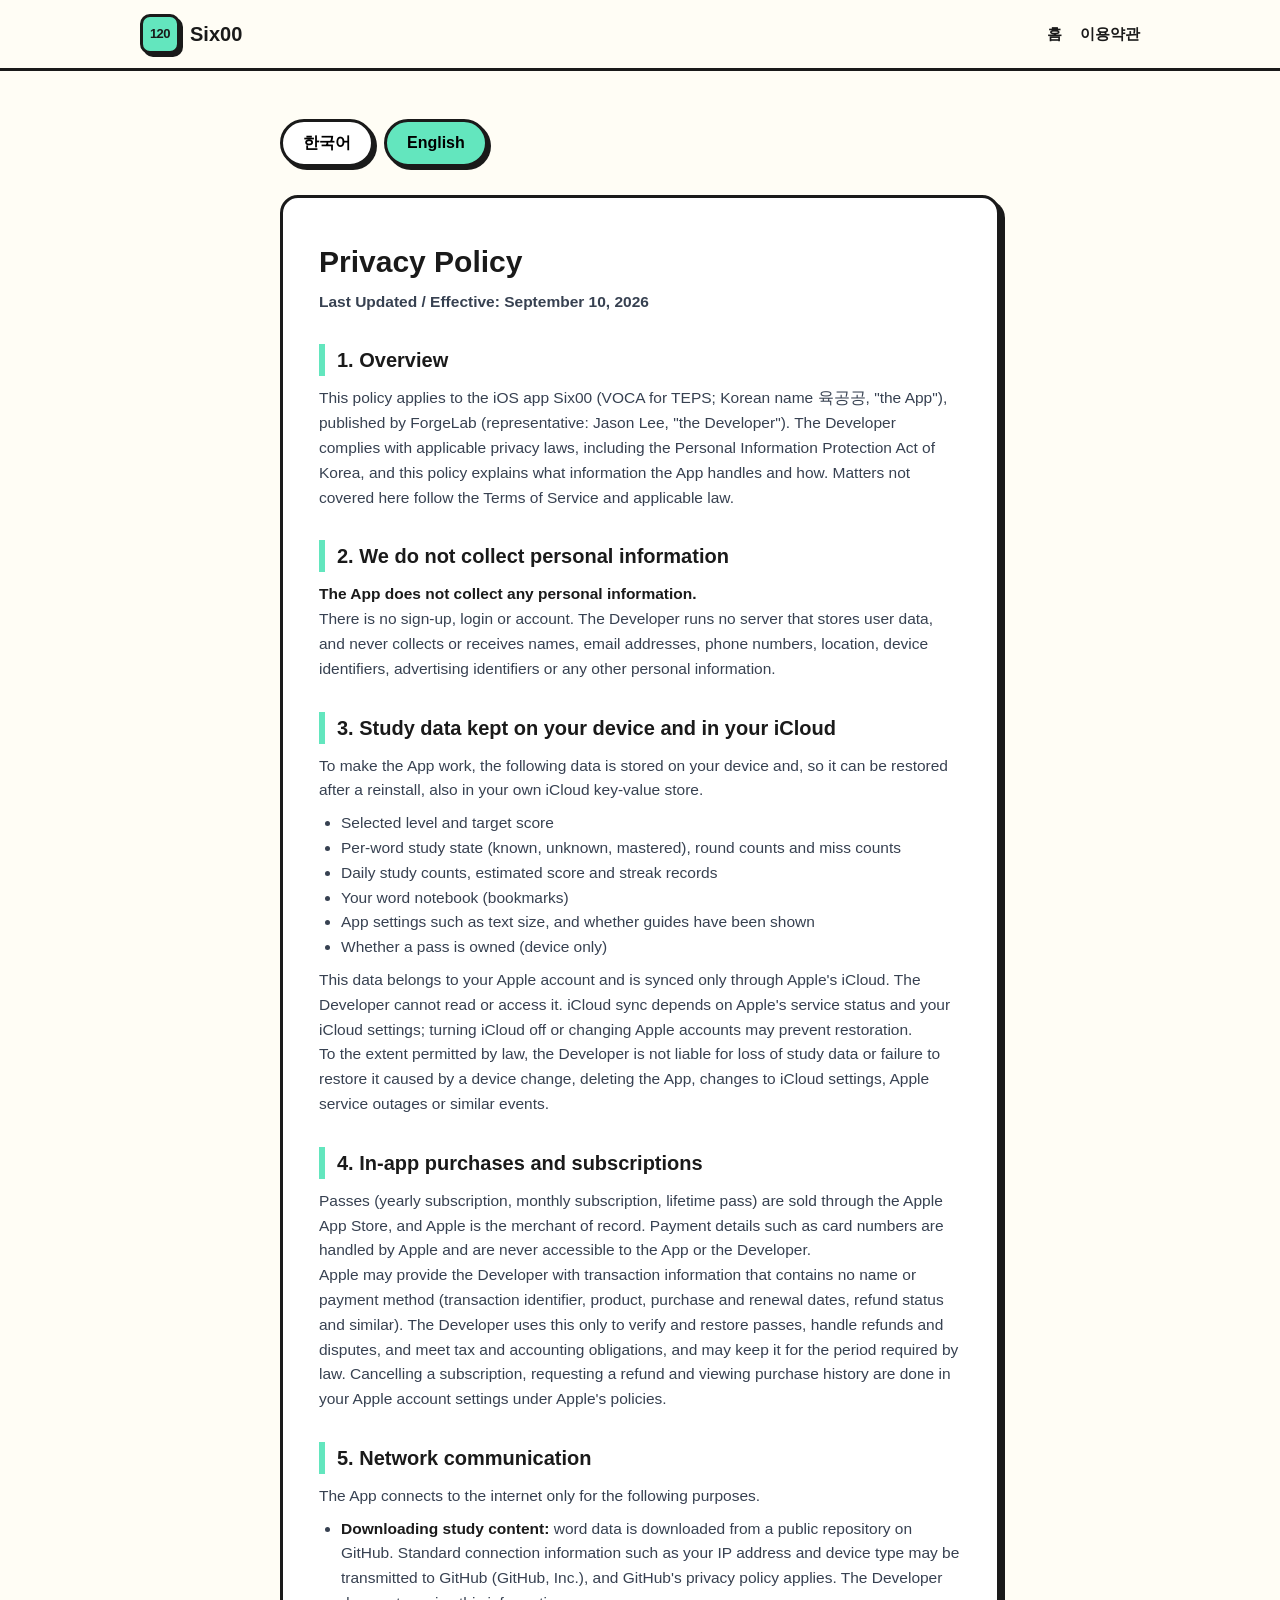
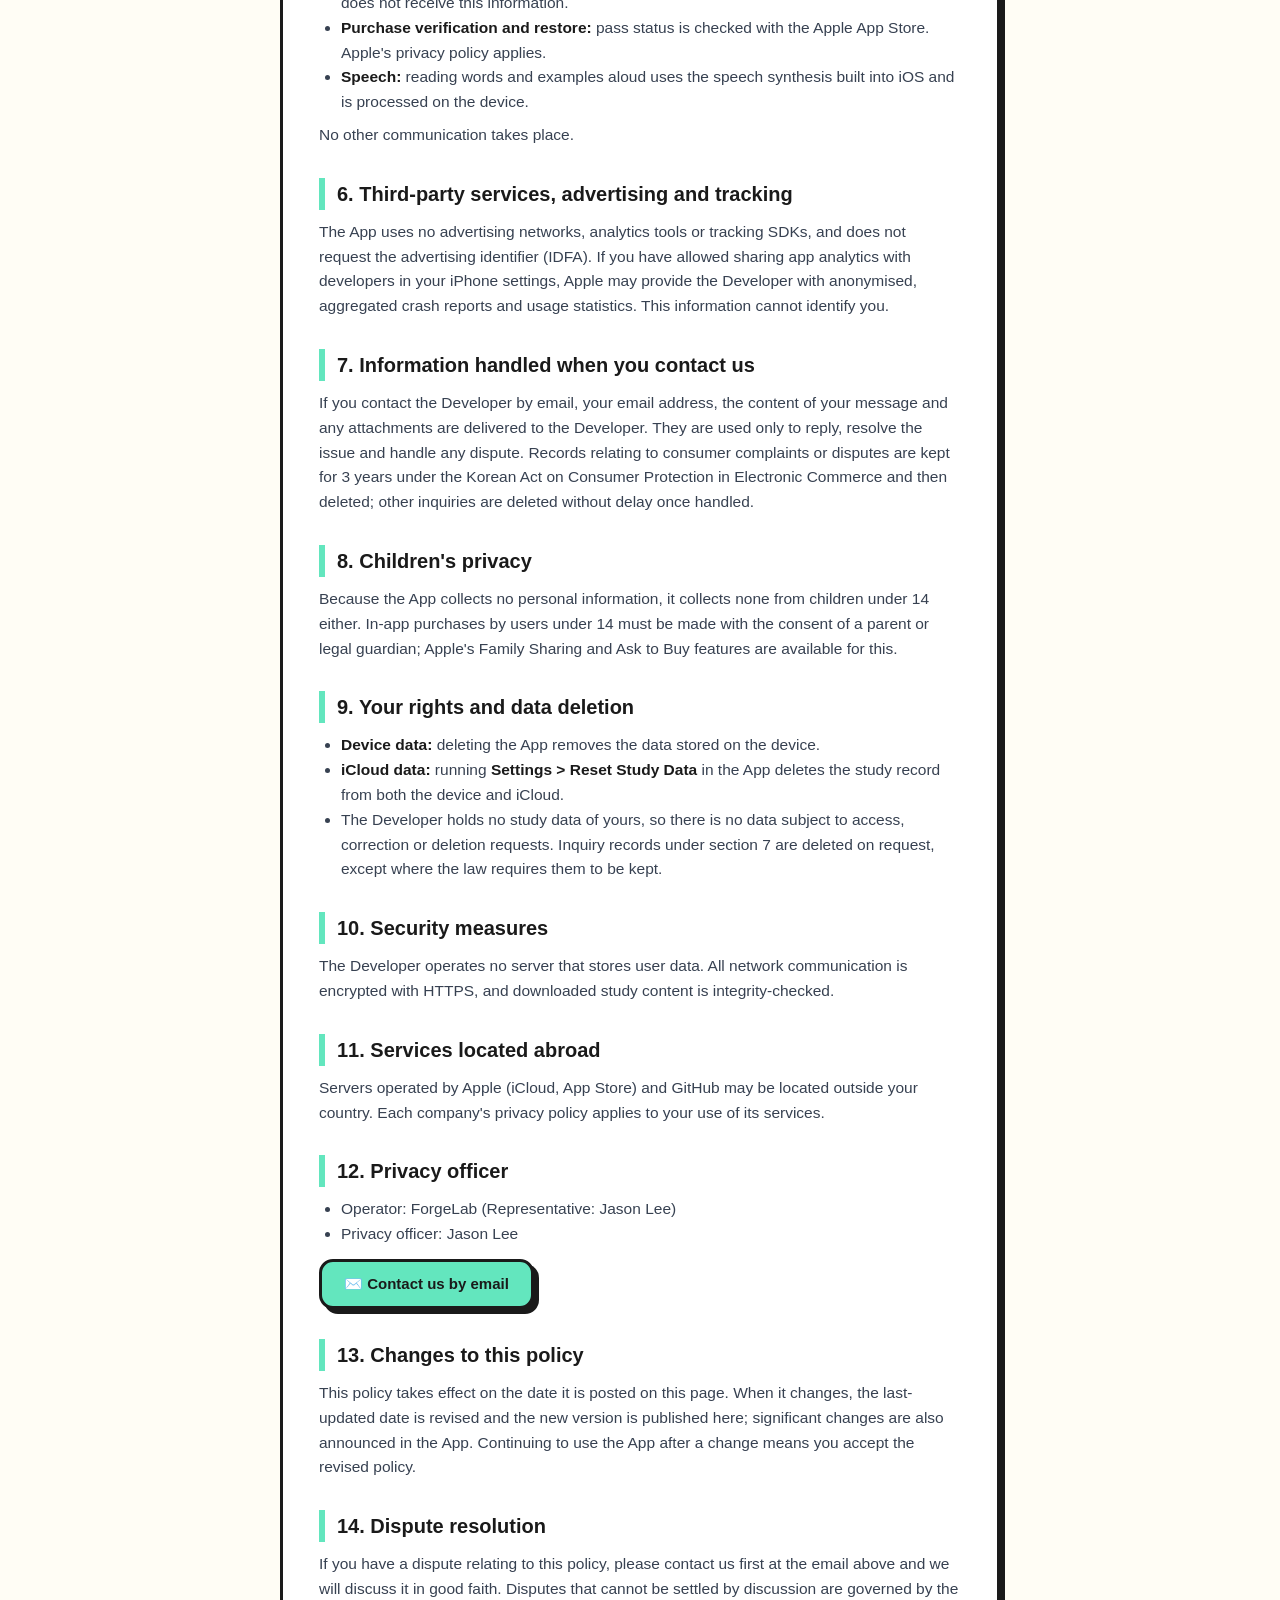
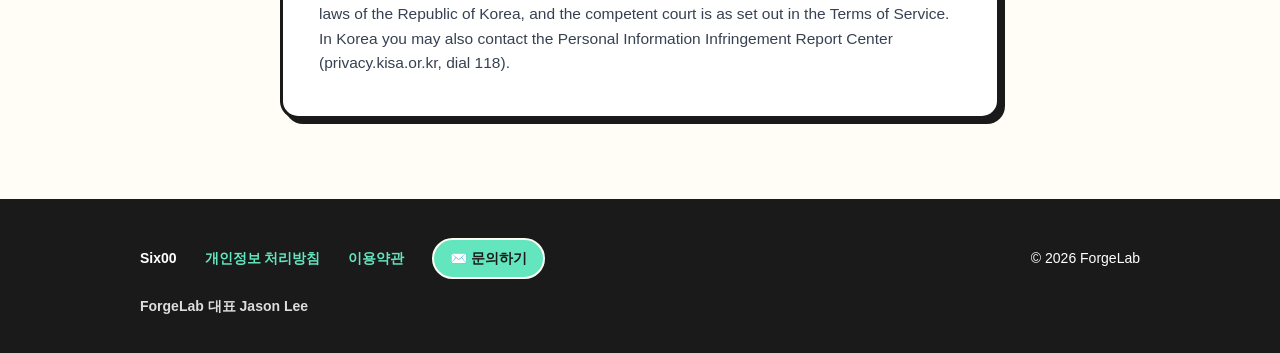
==== docs/privacy.html @ 35e8a07c "Six00 (육공공) content repo: TEPS 600-point track — spec, tools, prompts, policies and site Forked from" ====
<!DOCTYPE html>
<html lang="ko">
<head>
<meta charset="UTF-8" />
<meta name="viewport" content="width=device-width, initial-scale=1.0" />
<title>개인정보 처리방침 | 육공공 (Six00) Privacy Policy</title>
<meta name="description" content="육공공(Six00) 개인정보 처리방침: 개인정보를 수집하지 않습니다. Six00 Privacy Policy: we collect no personal information." />
<link rel="icon" href="data:image/svg+xml,%3Csvg xmlns='http://www.w3.org/2000/svg' viewBox='0 0 64 64'%3E%3Crect x='4' y='4' width='56' height='56' rx='12' fill='%23FFD43B' stroke='%231A1A1A' stroke-width='5'/%3E%3Ctext x='32' y='42' font-family='-apple-system,sans-serif' font-size='24' font-weight='900' text-anchor='middle' fill='%231A1A1A'%3E120%3C/text%3E%3C/svg%3E" />
<link rel="stylesheet" href="styles.css" />
</head>
<body>

<nav class="nav">
  <div class="nav-inner">
    <a class="logo" href="index.html"><span class="logo-block">120</span> Six00</a>
    <div class="nav-links">
      <a href="index.html">홈</a>
      <a href="terms.html">이용약관</a>
    </div>
  </div>
</nav>

<main class="policy">
  <div class="lang-toggle" role="tablist" aria-label="언어 선택 / Language">
    <button id="btn-ko" class="active" onclick="setLang('ko')">한국어</button>
    <button id="btn-en" onclick="setLang('en')">English</button>
  </div>

  <div class="policy-card">

    <!-- ================= 한국어 ================= -->
    <div class="lang-ko">
      <h1>개인정보 처리방침</h1>
      <p class="date">최종 수정일 및 시행일: 2026년 9월 10일</p>

      <h2>1. 개요</h2>
      <p>이 방침은 ForgeLab(대표 Jason Lee, 이하 "개발자")이 배포하는 iOS 앱 육공공(영문명 Six00, VOCA for TEPS, 이하 "앱")에 적용됩니다. 개발자는 「개인정보 보호법」 등 관련 법령을 지키며, 이 방침에서 앱이 어떤 정보를 다루고 어떻게 처리하는지 설명합니다. 이 방침에서 정하지 않은 사항은 이용약관과 관련 법령을 따릅니다.</p>

      <h2>2. 개인정보를 수집하지 않습니다</h2>
      <p><strong>앱은 개인정보를 수집하지 않습니다.</strong></p>
      <p>회원가입, 로그인, 계정 생성을 요구하지 않습니다. 개발자는 사용자 데이터를 저장하는 자체 서버를 운영하지 않으며, 이름, 이메일, 전화번호, 위치, 기기 식별자, 광고 식별자 등 어떤 개인정보도 수집하거나 전송받지 않습니다.</p>

      <h2>3. 기기와 iCloud에 저장되는 학습 데이터</h2>
      <p>앱은 학습 기능을 위해 아래 데이터를 사용자의 기기에 저장하고, 재설치 뒤 복원을 위해 사용자 본인의 iCloud(키-값 저장소)에도 함께 저장합니다.</p>
      <ul>
        <li>선택한 레벨과 목표 점수</li>
        <li>단어별 학습 상태(알아요, 모름, 마스터), 회독 수, 틀린 횟수</li>
        <li>날짜별 학습 수와 예상 점수, 연속 학습 기록</li>
        <li>나만의 단어장(북마크)</li>
        <li>글자 크기 등 앱 설정, 안내 표시 여부</li>
        <li>이용권 보유 여부(기기에만 저장)</li>
      </ul>
      <p>이 데이터는 사용자의 Apple 계정에 속하며 Apple의 iCloud를 통해서만 동기화됩니다. 개발자는 이 데이터를 열람하거나 접근할 수 없습니다. iCloud 동기화는 Apple의 서비스 상태와 사용자의 iCloud 설정에 따라 달라지며, iCloud를 끄거나 Apple 계정을 바꾸면 복원되지 않을 수 있습니다.</p>
      <p>개발자는 관련 법령이 허용하는 범위에서, 기기 교체, 앱 삭제, iCloud 설정 변경, Apple 서비스 장애 등으로 생긴 학습 데이터의 손실이나 복원 실패에 대해 책임을 지지 않습니다.</p>

      <h2>4. 앱 내 구입과 구독</h2>
      <p>이용권(연간 구독, 월간 구독, 평생 이용권)은 Apple App Store를 통해 판매되며 결제의 당사자는 Apple입니다. 카드 번호 등 결제 정보는 Apple이 처리하고 앱과 개발자는 접근할 수 없습니다.</p>
      <p>Apple은 개발자에게 이름이나 결제 수단이 포함되지 않은 거래 정보(거래 식별자, 상품, 구입 및 갱신 일시, 환불 여부 등)를 제공할 수 있습니다. 개발자는 이 정보를 이용권 확인과 복원, 환불과 분쟁 대응, 세무와 회계 처리 목적으로만 사용하며 관련 법령이 정한 기간 동안 보관할 수 있습니다. 구독 해지, 환불, 결제 내역 확인은 Apple 계정 설정에서 하며 Apple의 정책을 따릅니다.</p>

      <h2>5. 네트워크 통신</h2>
      <p>앱은 아래 목적으로만 인터넷에 연결합니다.</p>
      <ul>
        <li><strong>학습 콘텐츠 내려받기:</strong> 단어 데이터를 GitHub의 공개 저장소에서 내려받습니다. 이때 IP 주소, 기기 종류 같은 일반적인 접속 정보가 GitHub(GitHub, Inc.)에 전달될 수 있으며 GitHub의 개인정보 처리방침이 적용됩니다. 개발자는 이 정보를 받지 않습니다.</li>
        <li><strong>구입 확인과 복원:</strong> Apple App Store와 이용권 상태를 확인합니다. Apple의 개인정보 처리방침이 적용됩니다.</li>
        <li><strong>음성 읽기:</strong> 단어와 예문 읽어 주기는 iOS에 내장된 음성 합성 기능을 사용하며 기기 안에서 처리됩니다.</li>
      </ul>
      <p>그 밖의 통신은 하지 않습니다.</p>

      <h2>6. 제3자 서비스, 광고, 추적</h2>
      <p>앱은 광고 네트워크, 분석 도구, 추적 SDK를 사용하지 않으며 광고 식별자(IDFA)를 요청하지 않습니다. 사용자가 iPhone 설정에서 Apple에 앱 분석 정보 공유를 허용한 경우, Apple이 익명으로 집계한 충돌 보고와 사용 통계를 개발자에게 제공할 수 있습니다. 이 정보로는 개인을 식별할 수 없습니다.</p>

      <h2>7. 문의 시 처리되는 정보</h2>
      <p>사용자가 이메일로 문의하면 이메일 주소와 문의 내용, 첨부 파일이 개발자에게 전달됩니다. 이 정보는 답변, 문제 해결, 분쟁 대응 목적으로만 사용합니다. 소비자 불만이나 분쟁 처리에 관한 기록은 「전자상거래 등에서의 소비자보호에 관한 법률」에 따라 3년간 보관한 뒤 삭제하며, 그 밖의 문의는 처리가 끝나면 지체 없이 삭제합니다.</p>

      <h2>8. 아동의 개인정보</h2>
      <p>앱은 개인정보를 수집하지 않으므로 만 14세 미만 아동의 개인정보도 수집하지 않습니다. 만 14세 미만 사용자의 앱 내 구입은 법정대리인의 동의 아래 이루어져야 하며, Apple의 가족 공유와 구입 요청 승인 기능을 이용할 수 있습니다.</p>

      <h2>9. 사용자의 권리와 데이터 삭제</h2>
      <ul>
        <li><strong>기기 데이터:</strong> 앱을 삭제하면 기기에 저장된 데이터가 함께 삭제됩니다.</li>
        <li><strong>iCloud 데이터:</strong> 앱의 <strong>설정 &gt; 학습 데이터 초기화</strong>를 실행하면 기기와 iCloud의 학습 기록이 모두 삭제됩니다.</li>
        <li>개발자는 사용자의 학습 데이터를 보유하지 않으므로 열람, 정정, 삭제 요청의 대상이 되는 데이터가 없습니다. 7항의 문의 기록은 요청하시면 법령이 정한 보관 의무가 없는 범위에서 삭제합니다.</li>
      </ul>

      <h2>10. 안전성 확보 조치</h2>
      <p>개발자는 사용자 데이터를 저장하는 서버를 두지 않습니다. 모든 네트워크 통신은 HTTPS로 암호화되며, 내려받은 학습 콘텐츠는 무결성 검증을 거칩니다.</p>

      <h2>11. 국외 서비스 이용</h2>
      <p>Apple(iCloud, App Store)과 GitHub의 서버는 국외에 있을 수 있습니다. 해당 서비스 이용에는 각 회사의 개인정보 처리방침이 적용됩니다.</p>

      <h2>12. 개인정보 보호책임자</h2>
      <ul>
        <li>사업자: ForgeLab (대표 Jason Lee)</li>
        <li>개인정보 보호책임자: Jason Lee</li>
      </ul>
      <p style="margin-top: 12px;"><a class="nb-btn" style="padding: 10px 22px; font-size: 15px;" href="mailto:forgelab.aitech@gmail.com?subject=%5BSix00%5D%20%EA%B0%9C%EC%9D%B8%EC%A0%95%EB%B3%B4%20%EB%AC%B8%EC%9D%98">✉️ 이메일로 문의하기</a></p>

      <h2>13. 방침의 변경</h2>
      <p>이 방침은 이 페이지에 게시한 날부터 효력이 생깁니다. 내용이 바뀌면 최종 수정일을 갱신해 이 페이지에 공개하고, 중요한 변경은 앱 안에서도 안내합니다. 변경 뒤에도 앱을 계속 사용하면 변경된 방침에 동의한 것으로 봅니다.</p>

      <h2>14. 분쟁 해결</h2>
      <p>이 방침과 관련한 분쟁은 먼저 위 이메일로 알려 주시면 성실히 협의합니다. 협의로 해결되지 않는 분쟁에는 대한민국 법이 적용되며 관할 법원은 이용약관을 따릅니다. 개인정보 침해에 대한 신고나 상담은 개인정보침해 신고센터(privacy.kisa.or.kr, 국번 없이 118)에서도 받을 수 있습니다.</p>

    </div>

    <!-- ================= English ================= -->
    <div class="lang-en">
      <h1>Privacy Policy</h1>
      <p class="date">Last Updated / Effective: September 10, 2026</p>

      <h2>1. Overview</h2>
      <p>This policy applies to the iOS app Six00 (VOCA for TEPS; Korean name 육공공, "the App"), published by ForgeLab (representative: Jason Lee, "the Developer"). The Developer complies with applicable privacy laws, including the Personal Information Protection Act of Korea, and this policy explains what information the App handles and how. Matters not covered here follow the Terms of Service and applicable law.</p>

      <h2>2. We do not collect personal information</h2>
      <p><strong>The App does not collect any personal information.</strong></p>
      <p>There is no sign-up, login or account. The Developer runs no server that stores user data, and never collects or receives names, email addresses, phone numbers, location, device identifiers, advertising identifiers or any other personal information.</p>

      <h2>3. Study data kept on your device and in your iCloud</h2>
      <p>To make the App work, the following data is stored on your device and, so it can be restored after a reinstall, also in your own iCloud key-value store.</p>
      <ul>
        <li>Selected level and target score</li>
        <li>Per-word study state (known, unknown, mastered), round counts and miss counts</li>
        <li>Daily study counts, estimated score and streak records</li>
        <li>Your word notebook (bookmarks)</li>
        <li>App settings such as text size, and whether guides have been shown</li>
        <li>Whether a pass is owned (device only)</li>
      </ul>
      <p>This data belongs to your Apple account and is synced only through Apple's iCloud. The Developer cannot read or access it. iCloud sync depends on Apple's service status and your iCloud settings; turning iCloud off or changing Apple accounts may prevent restoration.</p>
      <p>To the extent permitted by law, the Developer is not liable for loss of study data or failure to restore it caused by a device change, deleting the App, changes to iCloud settings, Apple service outages or similar events.</p>

      <h2>4. In-app purchases and subscriptions</h2>
      <p>Passes (yearly subscription, monthly subscription, lifetime pass) are sold through the Apple App Store, and Apple is the merchant of record. Payment details such as card numbers are handled by Apple and are never accessible to the App or the Developer.</p>
      <p>Apple may provide the Developer with transaction information that contains no name or payment method (transaction identifier, product, purchase and renewal dates, refund status and similar). The Developer uses this only to verify and restore passes, handle refunds and disputes, and meet tax and accounting obligations, and may keep it for the period required by law. Cancelling a subscription, requesting a refund and viewing purchase history are done in your Apple account settings under Apple's policies.</p>

      <h2>5. Network communication</h2>
      <p>The App connects to the internet only for the following purposes.</p>
      <ul>
        <li><strong>Downloading study content:</strong> word data is downloaded from a public repository on GitHub. Standard connection information such as your IP address and device type may be transmitted to GitHub (GitHub, Inc.), and GitHub's privacy policy applies. The Developer does not receive this information.</li>
        <li><strong>Purchase verification and restore:</strong> pass status is checked with the Apple App Store. Apple's privacy policy applies.</li>
        <li><strong>Speech:</strong> reading words and examples aloud uses the speech synthesis built into iOS and is processed on the device.</li>
      </ul>
      <p>No other communication takes place.</p>

      <h2>6. Third-party services, advertising and tracking</h2>
      <p>The App uses no advertising networks, analytics tools or tracking SDKs, and does not request the advertising identifier (IDFA). If you have allowed sharing app analytics with developers in your iPhone settings, Apple may provide the Developer with anonymised, aggregated crash reports and usage statistics. This information cannot identify you.</p>

      <h2>7. Information handled when you contact us</h2>
      <p>If you contact the Developer by email, your email address, the content of your message and any attachments are delivered to the Developer. They are used only to reply, resolve the issue and handle any dispute. Records relating to consumer complaints or disputes are kept for 3 years under the Korean Act on Consumer Protection in Electronic Commerce and then deleted; other inquiries are deleted without delay once handled.</p>

      <h2>8. Children's privacy</h2>
      <p>Because the App collects no personal information, it collects none from children under 14 either. In-app purchases by users under 14 must be made with the consent of a parent or legal guardian; Apple's Family Sharing and Ask to Buy features are available for this.</p>

      <h2>9. Your rights and data deletion</h2>
      <ul>
        <li><strong>Device data:</strong> deleting the App removes the data stored on the device.</li>
        <li><strong>iCloud data:</strong> running <strong>Settings &gt; Reset Study Data</strong> in the App deletes the study record from both the device and iCloud.</li>
        <li>The Developer holds no study data of yours, so there is no data subject to access, correction or deletion requests. Inquiry records under section 7 are deleted on request, except where the law requires them to be kept.</li>
      </ul>

      <h2>10. Security measures</h2>
      <p>The Developer operates no server that stores user data. All network communication is encrypted with HTTPS, and downloaded study content is integrity-checked.</p>

      <h2>11. Services located abroad</h2>
      <p>Servers operated by Apple (iCloud, App Store) and GitHub may be located outside your country. Each company's privacy policy applies to your use of its services.</p>

      <h2>12. Privacy officer</h2>
      <ul>
        <li>Operator: ForgeLab (Representative: Jason Lee)</li>
        <li>Privacy officer: Jason Lee</li>
      </ul>
      <p style="margin-top: 12px;"><a class="nb-btn" style="padding: 10px 22px; font-size: 15px;" href="mailto:forgelab.aitech@gmail.com?subject=%5BSix00%5D%20Privacy%20inquiry">✉️ Contact us by email</a></p>

      <h2>13. Changes to this policy</h2>
      <p>This policy takes effect on the date it is posted on this page. When it changes, the last-updated date is revised and the new version is published here; significant changes are also announced in the App. Continuing to use the App after a change means you accept the revised policy.</p>

      <h2>14. Dispute resolution</h2>
      <p>If you have a dispute relating to this policy, please contact us first at the email above and we will discuss it in good faith. Disputes that cannot be settled by discussion are governed by the laws of the Republic of Korea, and the competent court is as set out in the Terms of Service. In Korea you may also contact the Personal Information Infringement Report Center (privacy.kisa.or.kr, dial 118).</p>

    </div>

  </div>
</main>

<footer>
  <div class="wrap">
    <span style="font-weight: 900;">Six00</span>
    <a href="privacy.html">개인정보 처리방침</a>
    <a href="terms.html">이용약관</a>
    <a class="contact-btn" href="mailto:forgelab.aitech@gmail.com?subject=%5BSix00%5D%20%EB%AC%B8%EC%9D%98">✉️ 문의하기</a>
    <span style="margin-left:auto;">© 2026 ForgeLab</span>
    <span class="biz">ForgeLab 대표 Jason Lee</span>
  </div>
</footer>

<script>
function setLang(lang) {
  document.body.classList.toggle('en', lang === 'en');
  document.getElementById('btn-ko').classList.toggle('active', lang === 'ko');
  document.getElementById('btn-en').classList.toggle('active', lang === 'en');
  document.documentElement.lang = lang;
}
// Default to English for non-Korean browsers
if (!navigator.language.startsWith('ko')) setLang('en');
</script>

</body>
</html>
---- docs/styles.css ----
/* ============================================================
   T600 promo site — Neobrutalism, tokens mirrored from the app
   (NBTheme.swift: colors, 3px borders, hard offset shadows)
   Brand accent is mint (--brand) with lime support (--brand-2);
   the raw palette variables stay identical across sister apps.
   ============================================================ */

:root {
  /* Backgrounds */
  --page-bg: #FFFDF5;
  --card-bg: #FFFFFF;
  --surface: #F5F0E8;

  /* Accents (Assets.xcassets nb.* colors) */
  --yellow:   #FFD43B;
  --pink:     #FF6B9D;
  --blue:     #4DABF7;
  --coral:    #FF6B35;
  --mint:     #63E6BE;
  --lavender: #B197FC;
  --lime:     #A9E34B;
  --orange:   #FF922B;
  --danger:   #E03131;

  /* Brand accent (this track: blue + lavender) */
  --brand:   #63E6BE;
  --brand-2: #A9E34B;
  --brand-3: #4DABF7;

  /* Structural */
  --ink:  #1A1A1A;
  --body: #374151;

  --bw: 3px;
  --shadow-sm: 3px 3px 0 var(--ink);
  --shadow-md: 5px 5px 0 var(--ink);
  --shadow-lg: 7px 7px 0 var(--ink);

  --r-sm: 10px;
  --r-md: 14px;
  --r-lg: 18px;
}

* { margin: 0; padding: 0; box-sizing: border-box; }

html { scroll-behavior: smooth; background: var(--page-bg); overflow-x: clip; }

/* Anchored sections land BELOW the sticky nav, with breathing room —
   otherwise their headings hide under the bar. */
section[id], header[id] { scroll-margin-top: 84px; }

body {
  font-family: -apple-system, BlinkMacSystemFont, "Apple SD Gothic Neo",
    "Pretendard", "Segoe UI", "Noto Sans KR", sans-serif;
  background: transparent;
  color: var(--ink);
  line-height: 1.6;
  -webkit-font-smoothing: antialiased;
  /* Clip decorative bleed (hero glow, aurora blobs) without creating a
     scroll container — `clip` (unlike hidden) keeps position:sticky working. */
  overflow-x: clip;
}

.wrap { max-width: 1040px; margin: 0 auto; padding: 0 20px; }

/* ---------- NB primitives ---------- */

.nb-card {
  background: var(--card-bg);
  border: var(--bw) solid var(--ink);
  border-radius: var(--r-md);
}

.nb-shadow-sm { box-shadow: var(--shadow-sm); }
.nb-shadow-md { box-shadow: var(--shadow-md); }
.nb-shadow-lg { box-shadow: var(--shadow-lg); }

.nb-btn {
  display: inline-block;
  padding: 13px 26px;
  font-size: 16px;
  font-weight: 800;
  color: var(--ink);
  background: var(--brand);
  border: var(--bw) solid var(--ink);
  border-radius: var(--r-md);
  box-shadow: var(--shadow-md);
  text-decoration: none;
  cursor: pointer;
  transition: transform 0.1s ease, box-shadow 0.1s ease;
}
.nb-btn:hover { transform: translate(2px, 2px); box-shadow: 3px 3px 0 var(--ink); }
.nb-btn:active { transform: translate(5px, 5px); box-shadow: none; }
.nb-btn.secondary { background: var(--card-bg); }
.nb-btn.mint { background: var(--mint); }

.nb-tag {
  display: inline-block;
  padding: 4px 12px;
  font-size: 13px;
  font-weight: 800;
  border: 2px solid var(--ink);
  border-radius: 999px;
  background: var(--surface);
}

/* ---------- Nav ---------- */

.nav {
  position: sticky;
  top: 0;
  z-index: 50;
  background: var(--page-bg);
  border-bottom: var(--bw) solid var(--ink);
}
.nav-inner {
  display: flex;
  align-items: center;
  gap: 18px;
  padding: 14px 20px;
  max-width: 1040px;
  margin: 0 auto;
}
.logo {
  display: flex;
  align-items: center;
  gap: 10px;
  font-weight: 900;
  font-size: 20px;
  text-decoration: none;
  color: var(--ink);
}
.logo-block {
  display: grid;
  place-items: center;
  width: 40px;
  height: 40px;
  background: var(--brand);
  border: var(--bw) solid var(--ink);
  border-radius: var(--r-sm);
  box-shadow: var(--shadow-sm);
  font-size: 13px;
  font-weight: 900;
  letter-spacing: -0.5px;
}
.logo-kr {
  font-size: 12px;
  font-weight: 900;
  color: var(--ink);
  background: var(--mint);
  border: 2.5px solid var(--ink);
  border-radius: 999px;
  padding: 3px 10px;
  box-shadow: 2px 2px 0 var(--ink);
}

/* 120 = 육공공 = ㅇㅇㄱ — Korean nickname brand strip (hero) */
.kr-brand { display: flex; align-items: center; gap: 11px; margin: 18px 0 28px; }
.kk {
  display: grid;
  place-items: center;
  flex: none;          /* keep the tiles square — flex was shrinking them to 41px wide */
  width: 44px;
  height: 44px;
  border: var(--bw) solid var(--ink);
  border-radius: 12px;
  font-size: 30px;
  line-height: 1;
  font-weight: 900;
  color: var(--ink);
  box-shadow: 4px 4px 0 var(--ink);
  transition: transform 0.12s ease, box-shadow 0.12s ease;
}
.kk:hover { transform: translate(2px, 2px); box-shadow: 2px 2px 0 var(--ink); }
.kr-brand-label { font-weight: 800; font-size: 15px; color: var(--body); margin-left: 6px; }
.kr-brand-label strong { color: var(--ink); font-weight: 900; }

.nav-links { display: flex; gap: 18px; margin-left: auto; align-items: center; }
.nav-links a {
  color: var(--ink);
  text-decoration: none;
  font-weight: 700;
  font-size: 15px;
}
.nav-links a:hover { text-decoration: underline; text-decoration-thickness: 3px; text-underline-offset: 4px; text-decoration-color: var(--brand); }
/* Scroll spy: the nav tracks the section you're reading */
.nav-links a.active:not(.nav-cta) {
  text-decoration: underline;
  text-decoration-thickness: 3px;
  text-underline-offset: 4px;
  text-decoration-color: var(--brand-2);
}
.nav-cta { padding: 8px 16px !important; font-size: 14px !important; }

/* ---------- Hero ---------- */

.hero {
  display: grid;
  grid-template-columns: 1.15fr 0.85fr;
  gap: 48px;
  align-items: center;
  padding: 72px 0 84px;
}
.hero h1 {
  font-size: clamp(34px, 5vw, 52px);
  font-weight: 900;
  line-height: 1.2;
  letter-spacing: -1px;
}
.hero h1 .hl {
  background: var(--brand);
  padding: 0 10px;
  border: var(--bw) solid var(--ink);
  border-radius: var(--r-sm);
  display: inline-block;
  box-shadow: var(--shadow-sm);
}
.hero p.sub {
  margin: 22px 0 30px;
  font-size: 18px;
  color: var(--body);
  max-width: 460px;
}
.hero-ctas { display: flex; gap: 14px; flex-wrap: wrap; align-items: center; }
.store-badge {
  display: inline-flex;
  align-items: center;
  gap: 10px;
  padding: 12px 22px;
  background: var(--ink);
  color: #fff;
  border: var(--bw) solid var(--ink);
  border-radius: var(--r-md);
  box-shadow: 5px 5px 0 var(--brand);
  font-weight: 800;
  text-decoration: none;
}
.store-badge small { display: block; font-weight: 600; font-size: 11px; opacity: 0.8; }
.store-badge .big { font-size: 17px; line-height: 1.15; }
/* Not shipped yet: the badge states status, it is not a link. */
.store-badge.soon { cursor: default; }

/* Hero phone mock (CSS-drawn dashboard preview) */
.phone {
  width: 290px;
  margin: 0 auto;
  background: var(--card-bg);
  border: var(--bw) solid var(--ink);
  border-radius: 36px;
  box-shadow: var(--shadow-lg);
  padding: 16px 14px;
  rotate: 2deg;
}
.phone .notch {
  width: 90px; height: 8px;
  background: var(--ink);
  border-radius: 999px;
  margin: 0 auto 14px;
}
.mock-row {
  border: 2.5px solid var(--ink);
  border-radius: var(--r-sm);
  padding: 10px 12px;
  margin-bottom: 10px;
  font-size: 12px;
  font-weight: 800;
  background: var(--card-bg);
}
.mock-row.score { display: flex; gap: 12px; align-items: center; }
.mock-ring {
  width: 52px; height: 52px;
  border-radius: 50%;
  border: 2.5px solid var(--ink);
  background: conic-gradient(var(--brand) 0 72%, var(--surface) 72% 100%);
  display: grid; place-items: center;
  font-size: 12px; font-weight: 900;
  flex-shrink: 0;
}
.mock-ring span { background: var(--card-bg); border-radius: 50%; width: 36px; height: 36px; display: grid; place-items: center; }
.mock-bars { flex: 1; }
.mock-bar { height: 8px; border: 2px solid var(--ink); border-radius: 4px; margin: 5px 0; overflow: hidden; background: var(--surface); }
.mock-bar i { display: block; height: 100%; }
.mock-cta { background: var(--brand); display: flex; justify-content: space-between; align-items: center; }
.mock-books { display: flex; gap: 6px; }
.mock-book {
  flex: 1; height: 58px;
  border: 2.5px solid var(--ink);
  border-radius: 8px;
  background: var(--surface);
  position: relative;
  overflow: visible;
  display: grid; place-items: center;
  font-size: 10px; font-weight: 900;
}
.mock-book::before {
  content: ""; position: absolute; left: 0; top: 0; bottom: 0; width: 5px;
  border-right: 2px solid var(--ink);
  border-radius: 5px 0 0 5px;
  background: var(--mint);
}
.mock-book.b2::before { background: var(--blue); }
.mock-book.b3::before { background: var(--lavender); }
.mock-book.b4::before { background: var(--pink); }
.mock-book.reading { background: var(--brand); }
.mock-book.reading::after {
  content: ""; position: absolute; top: -6px; right: 7px;
  width: 9px; height: 16px;
  background: var(--danger);
  border: 2px solid var(--ink);
  clip-path: polygon(0 0, 100% 0, 100% 100%, 50% 72%, 0 100%);
}
.mock-chip { display: inline-block; padding: 2px 8px; border: 2px solid var(--ink); border-radius: 999px; background: var(--pink); font-size: 10px; }

/* ---------- Sections ---------- */

section { padding: 64px 0; }
section.alt { background: var(--surface); border-top: var(--bw) solid var(--ink); border-bottom: var(--bw) solid var(--ink); }

.sec-head { text-align: center; margin-bottom: 44px; }
.sec-head h2 { font-size: clamp(26px, 3.6vw, 36px); font-weight: 900; letter-spacing: -0.5px; }
.sec-head p { color: var(--body); margin-top: 10px; font-size: 17px; }

/* ---------- Half-press hover (모든 눌러지게 생긴 NB 컴포넌트) ----------
   Full press = shadow collapses to 0 and the face moves onto it.
   Hover = HALF press: translate ~half the shadow, shadow shrinks ~half. */

.feature, .level, .price-card, .step, .topic, .faq details, .shot-frame, .demo-card {
  transition: transform 0.12s ease, box-shadow 0.12s ease;
}
.feature:hover, .step:hover {
  transform: translate(2px, 2px);
  box-shadow: 3px 3px 0 var(--ink);
}
.level:hover, .topic:hover, .faq details:hover {
  transform: translate(2px, 2px);
  box-shadow: 1px 1px 0 var(--ink);
}
.price-card:hover {
  transform: translate(3px, 3px);
  box-shadow: 2px 2px 0 var(--ink);
}
.price-card.hot:hover { box-shadow: 3px 3px 0 var(--ink); }
.shot-frame:hover {
  transform: translate(2px, 2px);
  box-shadow: 3px 3px 0 var(--ink);
}

/* Phone mock — playful shake on hover */
@keyframes phone-shake {
  0%, 100% { transform: rotate(0deg) translateX(0); }
  20% { transform: rotate(-2.5deg) translateX(-3px); }
  40% { transform: rotate(2deg) translateX(3px); }
  60% { transform: rotate(-1.5deg) translateX(-2px); }
  80% { transform: rotate(1deg) translateX(1px); }
}
.phone:hover { animation: phone-shake 0.55s ease-in-out; }

/* How it works — 4 steps */
.steps { display: grid; grid-template-columns: repeat(4, 1fr); gap: 20px; }
.step {
  background: var(--card-bg);
  border: var(--bw) solid var(--ink);
  border-radius: var(--r-md);
  box-shadow: var(--shadow-md);
  padding: 22px 20px;
}
.step-num {
  display: grid; place-items: center;
  width: 42px; height: 42px;
  font-size: 19px; font-weight: 900;
  border: var(--bw) solid var(--ink);
  border-radius: var(--r-sm);
  box-shadow: var(--shadow-sm);
  margin-bottom: 14px;
}
.step h3 { font-size: 17px; font-weight: 900; margin-bottom: 8px; }
.step p { font-size: 14px; color: var(--body); }

/* Features */
.grid { display: grid; grid-template-columns: repeat(3, 1fr); gap: 22px; }
.feature {
  background: var(--card-bg);
  border: var(--bw) solid var(--ink);
  border-radius: var(--r-md);
  box-shadow: var(--shadow-md);
  padding: 24px 22px;
  overflow: hidden;
  position: relative;
}
.feature .strip { position: absolute; top: 0; left: 0; right: 0; height: 7px; }
.feature .icon {
  width: 46px; height: 46px;
  display: grid; place-items: center;
  font-size: 22px;
  border: var(--bw) solid var(--ink);
  border-radius: 50%;
  margin: 6px 0 14px;
}
.feature h3 { font-size: 18px; font-weight: 900; margin-bottom: 8px; }
.feature p { font-size: 14.5px; color: var(--body); }
.feature .new-flag {
  position: absolute; top: 16px; right: 14px;
  font-size: 10.5px; font-weight: 900;
  background: var(--danger); color: #fff;
  border: 2px solid var(--ink); border-radius: 999px;
  padding: 1px 9px;
  transform: rotate(4deg);
}

/* ---------- 주제 책장 (this track's signature: one topic = one book) ---------- */

.topics { display: grid; grid-template-columns: repeat(5, 1fr); gap: 16px; }
.topic {
  background: var(--card-bg);
  border: var(--bw) solid var(--ink);
  border-left: 10px solid var(--brand);   /* the spine */
  border-radius: var(--r-md);
  box-shadow: var(--shadow-sm);
  padding: 16px 12px 14px;
  text-align: center;
}
.topic .t-icon { font-size: 24px; line-height: 1.1; }
.topic h4 { font-size: 15px; font-weight: 900; margin-top: 8px; letter-spacing: -0.3px; }
.topic small { display: block; font-size: 11.5px; font-weight: 700; color: var(--body); }
.topic .t-count {
  display: inline-block; margin-top: 9px;
  font-size: 10.5px; font-weight: 900;
  border: 2px solid var(--ink); border-radius: 999px;
  padding: 1px 9px; background: var(--surface);
}
.topics-note {
  max-width: 720px; margin: 30px auto 0;
  text-align: center; font-size: 15px; font-weight: 700; color: var(--body);
  background: var(--card-bg);
  border: var(--bw) solid var(--ink);
  border-radius: var(--r-md);
  box-shadow: var(--shadow-sm);
  padding: 16px 20px;
}
.topics-note strong { color: var(--ink); font-weight: 900; }

/* Levels */
.levels { display: grid; grid-template-columns: repeat(4, 1fr); gap: 18px; }
.level {
  border: var(--bw) solid var(--ink);
  border-radius: var(--r-md);
  box-shadow: var(--shadow-sm);
  padding: 18px 16px;
  background: var(--card-bg);
  text-align: center;
}
.level .chip { width: 100%; height: 12px; border: 2px solid var(--ink); border-radius: 6px; margin-bottom: 12px; }
.level h4 { font-size: 17px; font-weight: 900; }
.level small { color: var(--body); font-weight: 700; }

/* Screenshots */
.shots { display: grid; grid-template-columns: repeat(3, 1fr); gap: 26px; }
.shot-frame {
  border: var(--bw) solid var(--ink);
  border-radius: 30px;
  background: var(--card-bg);
  box-shadow: var(--shadow-md);
  padding: 12px;
  aspect-ratio: 9 / 19;
}
.shot-frame img { width: 100%; height: 100%; object-fit: cover; border-radius: 20px; border: 2px solid var(--ink); display: block; }
.shot-ph {
  width: 100%; height: 100%;
  border: 3px dashed var(--ink);
  border-radius: 20px;
  background: repeating-linear-gradient(45deg, var(--surface) 0 14px, var(--page-bg) 14px 28px);
  display: grid; place-items: center;
  text-align: center;
  font-weight: 800;
  color: var(--body);
  font-size: 14px;
  padding: 10px;
}
.shot-cap { text-align: center; font-weight: 800; margin-top: 12px; }

/* ---------- 스크린샷 — 살아있는 NB 목업 (CSS loops, no assets) ---------- */

.shot-anim {
  width: 100%; height: 100%;
  border: 2px solid var(--ink);
  border-radius: 20px;
  background: var(--page-bg);
  overflow: hidden;
  display: flex; flex-direction: column;
  gap: 10px;
  padding: 14px 12px;
  position: relative;
  font-size: 12px;
}
.sa-top { display: flex; align-items: center; justify-content: space-between; }
/* Dashboard mock fills its tall frame: blocks spread evenly, sized up */
.sa-dash { justify-content: space-between; }
.sa-dash .sa-card { padding: 13px 12px; }
.sa-dash .sa-ring { width: 70px; height: 70px; }
.sa-dash .sa-ring::after { inset: 10px; }
.sa-dash .sa-ring span { font-size: 16px; }
.sa-dash .sa-bar { height: 11px; }
.sa-dash .sa-bars small { font-size: 10.5px; margin: 3px 0; }
.sa-dash .sa-cell { padding: 8px 0; font-size: 10px; }
.sa-dash .sa-cta { padding: 12px 0; font-size: 13px; }
.sa-dash .sa-weak { font-size: 12.5px; }
.sa-pill {
  font-size: 10.5px; font-weight: 900; color: var(--ink);
  border: 2px solid var(--ink); border-radius: 999px;
  padding: 3px 9px; box-shadow: 2px 2px 0 var(--ink);
}
.sa-count { font-size: 10.5px; font-weight: 800; color: var(--body); }
.sa-card {
  border: 2.5px solid var(--ink); border-radius: 14px;
  background: var(--card-bg); box-shadow: 3px 3px 0 var(--ink);
  padding: 10px;
}

/* -- Dashboard mock -- */
.sa-ring {
  position: relative; width: 58px; height: 58px; border-radius: 50%;
  display: grid; place-items: center; float: left; margin-right: 10px;
}
.sa-ring i {
  position: absolute; inset: 0; border-radius: 50%;
  background: conic-gradient(var(--brand) var(--sa-ring, 40%), var(--surface) 0);
  border: 2.5px solid var(--ink);
  animation: sa-ring-fill 6s ease-in-out infinite;
}
.sa-ring::after {
  content: ""; position: absolute; inset: 9px; border-radius: 50%;
  background: var(--card-bg); border: 2px solid var(--ink);
}
.sa-ring span { position: relative; z-index: 1; font-weight: 900; font-size: 14px; }
@keyframes sa-ring-fill {
  0%, 10% { --sa-ring: 30%; } 45%, 70% { --sa-ring: 74%; } 100% { --sa-ring: 30%; }
}
@property --sa-ring { syntax: "<percentage>"; inherits: false; initial-value: 30%; }
.sa-bars { overflow: hidden; padding-top: 2px; }
.sa-bars small { display: block; font-size: 9.5px; font-weight: 800; color: var(--body); margin: 2px 0; }
.sa-bar {
  height: 9px; border: 2px solid var(--ink); border-radius: 999px;
  background: var(--surface); overflow: hidden;
}
.sa-bar i { display: block; height: 100%; width: 40%; }
.sa-fill-mint { background: var(--mint); animation: sa-bar-a 6s ease-in-out infinite; }
.sa-fill-blue { background: var(--lavender); animation: sa-bar-b 6s ease-in-out infinite; }
@keyframes sa-bar-a { 0%, 10% { width: 32%; } 45%, 70% { width: 68%; } 100% { width: 32%; } }
@keyframes sa-bar-b { 0%, 14% { width: 45%; } 50%, 70% { width: 82%; } 100% { width: 45%; } }
.sa-shelf { display: flex; gap: 8px; margin-bottom: 10px; }
.sa-book {
  flex: 1; position: relative;
  aspect-ratio: 5 / 7;                     /* portrait — reads as a book */
  border: 2px solid var(--ink); border-radius: 7px;
  border-left: 6px solid var(--blue);      /* band-tint spine */
  background: var(--surface);
  font-size: 10.5px; font-weight: 900; text-align: center;
  display: flex; flex-direction: column; align-items: center; justify-content: center;
  gap: 3px;
}
.sa-book i { font-style: normal; font-size: 11px; height: 13px; line-height: 13px; }
.sa-book span { font-size: 9px; letter-spacing: -0.4px; }
.sa-book::after {
  content: ""; width: 58%; height: 5px; border-radius: 999px;
  border: 1.5px solid var(--ink); background: var(--card-bg); margin-top: 2px;
}
.sa-book.sa-done { background: var(--mint); }
.sa-book.sa-done::after { background: var(--mint); }
.sa-book.sa-reading { background: var(--brand); animation: sa-book-pop 6s ease-in-out infinite; }
.sa-book.sa-reading::after { background: linear-gradient(to right, var(--lavender) 55%, var(--card-bg) 0); }
.sa-book.sa-reading b {
  position: absolute; top: -2px; right: 7px; width: 9px; height: 17px;
  background: var(--danger, #E03131); border: 1.5px solid var(--ink);
  clip-path: polygon(0 0, 100% 0, 100% 100%, 50% 72%, 0 100%);
  animation: sa-ribbon 6s ease-in-out infinite;
}
@keyframes sa-book-pop { 0%, 55%, 100% { transform: none; } 60% { transform: translateY(-3px); } 66% { transform: none; } }
@keyframes sa-ribbon { 0%, 55%, 100% { transform: none; } 60% { transform: translateY(2px); } 66% { transform: none; } }
.sa-grid { display: grid; grid-template-columns: repeat(3, 1fr); gap: 5px; }
.sa-cell {
  border: 2px solid var(--ink); border-radius: 7px;
  background: var(--surface); text-align: center;
  font-size: 9px; font-weight: 800; padding: 5px 0;
}
.sa-cur { background: var(--brand); }
.sa-stats {
  display: flex; align-items: center; gap: 8px;
  margin-top: 9px;
  font-size: 9.5px; font-weight: 800; color: var(--body);
}
.sa-stats b { font-weight: 800; }
.sa-stats em { margin-left: auto; font-style: normal; color: var(--coral); font-weight: 900; }
.sa-c1, .sa-c2, .sa-c3 { animation: sa-cell-done 6s ease-in-out infinite; }
.sa-c2 { animation-delay: 0.5s; }
.sa-c3 { animation-delay: 1s; }
@keyframes sa-cell-done {
  0%, 8% { background: var(--surface); }
  16%, 88% { background: var(--mint); }
  100% { background: var(--surface); }
}
.sa-weak {
  display: flex; align-items: center; gap: 6px;
  font-size: 11.5px; font-weight: 800;
}
.sa-weak span:first-child { margin-right: auto; }
.sa-weak b { color: var(--coral); }
.sa-cta {
  border: 2.5px solid var(--ink); border-radius: 12px;
  background: var(--brand); box-shadow: 3px 3px 0 var(--ink);
  font-weight: 900; font-size: 12px; text-align: center; padding: 9px 0;
  animation: sa-cta-press 6s ease-in-out infinite;
}
@keyframes sa-cta-press {
  0%, 74%, 82%, 100% { transform: none; box-shadow: 3px 3px 0 var(--ink); }
  78% { transform: translate(2px, 2px); box-shadow: 1px 1px 0 var(--ink); }
}

/* -- Card swipe mock -- */
.sa-stage { position: relative; flex: 1; min-height: 0; }
.sa-word {
  position: absolute; inset: 6px 4px;
  border: 2.5px solid var(--ink); border-radius: 16px;
  background: var(--card-bg); box-shadow: 4px 4px 0 var(--ink);
  display: flex; flex-direction: column; align-items: center; justify-content: center;
  gap: 4px; text-align: center; overflow: hidden;
}
.sa-word h4 { font-size: 19px; font-weight: 900; }
.sa-word p { font-size: 12px; font-weight: 800; color: var(--body); }
.sa-word em { font-size: 10px; color: var(--body); font-style: normal; opacity: 0.7; }
.sa-back { transform: scale(0.94) translateY(10px); background: var(--surface); }
.sa-tint {
  position: absolute; inset: 0; display: grid; place-items: center;
  font-weight: 900; font-size: 15px; color: var(--ink); opacity: 0;
}
.sa-tint-mint { background: color-mix(in srgb, var(--mint) 62%, transparent); }
.sa-tint-coral { background: color-mix(in srgb, var(--coral) 62%, transparent); }
.sa-cardA { animation: sa-swipe-a 9s ease-in-out infinite; }
.sa-cardB { animation: sa-swipe-b 9s ease-in-out infinite; }
.sa-cardA .sa-tint { animation: sa-tint-a 9s ease-in-out infinite; }
.sa-cardB .sa-tint { animation: sa-tint-b 9s ease-in-out infinite; }
@keyframes sa-swipe-a {
  0%, 30% { transform: none; opacity: 1; z-index: 3; }
  42% { transform: translateX(150%) rotate(14deg); opacity: 1; z-index: 3; }
  42.5% { transform: scale(0.94) translateY(10px); opacity: 0; z-index: 1; }
  50%, 94% { transform: scale(0.94) translateY(10px); opacity: 1; z-index: 1; }
  100% { transform: none; opacity: 1; z-index: 3; }
}
@keyframes sa-swipe-b {
  0%, 44% { transform: scale(0.94) translateY(10px); opacity: 1; z-index: 2; }
  52%, 75% { transform: none; z-index: 3; opacity: 1; }
  87% { transform: translateX(-150%) rotate(-14deg); opacity: 1; z-index: 3; }
  87.5% { transform: scale(0.94) translateY(10px); opacity: 0; z-index: 1; }
  94%, 100% { transform: scale(0.94) translateY(10px); opacity: 1; z-index: 2; }
}
@keyframes sa-tint-a { 0%, 28% { opacity: 0; } 38%, 42% { opacity: 1; } 42.5%, 100% { opacity: 0; } }
@keyframes sa-tint-b { 0%, 73% { opacity: 0; } 83%, 87% { opacity: 1; } 87.5%, 100% { opacity: 0; } }
.sa-btns { display: flex; gap: 8px; }
.sa-btn {
  flex: 1; text-align: center; font-weight: 900; font-size: 12px;
  border: 2.5px solid var(--ink); border-radius: 12px;
  padding: 8px 0; box-shadow: 3px 3px 0 var(--ink);
}
.sa-no { background: var(--pink); animation: sa-press-no 9s ease-in-out infinite; }
.sa-ok { background: var(--lime); animation: sa-press-ok 9s ease-in-out infinite; }
@keyframes sa-press-ok {
  0%, 30%, 44%, 100% { transform: none; box-shadow: 3px 3px 0 var(--ink); background: var(--lime); }
  36% { transform: translate(2px, 2px); box-shadow: 1px 1px 0 var(--ink); background: var(--mint); }
}
@keyframes sa-press-no {
  0%, 76%, 90%, 100% { transform: none; box-shadow: 3px 3px 0 var(--ink); background: var(--pink); }
  82% { transform: translate(2px, 2px); box-shadow: 1px 1px 0 var(--ink); background: var(--coral); }
}

/* -- 3-second quiz mock -- */
.sa-qbar {
  height: 12px; border: 2.5px solid var(--ink); border-radius: 999px;
  background: var(--surface); overflow: hidden; flex-shrink: 0;
}
.sa-qbar i { display: block; height: 100%; animation: sa-drain 5s linear infinite; }
@keyframes sa-drain {
  0% { width: 100%; background: var(--mint); }
  19.9% { background: var(--mint); }
  20% { background: var(--yellow); }
  39.9% { background: var(--yellow); }
  40% { background: var(--coral); }
  60%, 75.9% { width: 0%; background: var(--coral); }
  76%, 100% { width: 100%; background: var(--mint); }
}
.sa-qmeta { display: flex; justify-content: space-between; align-items: center; font-size: 11px; font-weight: 800; color: var(--body); }
.sa-qword {
  margin-top: auto;
  border: 2.5px solid var(--ink); border-radius: 14px;
  background: var(--card-bg); box-shadow: 3px 3px 0 var(--ink);
  text-align: center; padding: 16px 8px;
}
.sa-qword small { display: block; font-size: 10px; font-weight: 800; color: var(--body); margin-bottom: 4px; }
.sa-qword h4 { font-size: 20px; font-weight: 900; }
.sa-opts { display: flex; flex-direction: column; gap: 7px; margin-top: auto; }
.sa-opt {
  position: relative;
  border: 2.5px solid var(--ink); border-radius: 11px;
  background: var(--card-bg); box-shadow: 3px 3px 0 var(--ink);
  font-size: 12px; font-weight: 800; padding: 8px 12px;
}
.sa-opt b { position: absolute; right: 10px; opacity: 0; font-weight: 900; }
.sa-correct { animation: sa-pick 5s ease-in-out infinite; }
.sa-correct b { animation: sa-pick-check 5s ease-in-out infinite; }
@keyframes sa-pick {
  0%, 42% { transform: none; box-shadow: 3px 3px 0 var(--ink); background: var(--card-bg); }
  46%, 70% { transform: translate(2px, 2px); box-shadow: 1px 1px 0 var(--ink); background: var(--mint); }
  74%, 100% { transform: none; box-shadow: 3px 3px 0 var(--ink); background: var(--card-bg); }
}
@keyframes sa-pick-check { 0%, 44% { opacity: 0; } 48%, 70% { opacity: 1; } 74%, 100% { opacity: 0; } }

@media (prefers-reduced-motion: reduce) {
  .shot-anim *, .shot-anim *::before, .shot-anim *::after { animation: none !important; }
}

/* ---------- 미리 해보기 — 3초 퀴즈 데모 ---------- */

.demo-card {
  max-width: 540px;
  margin: 0 auto;
  background: var(--card-bg);
  border: var(--bw) solid var(--ink);
  border-radius: var(--r-lg);
  box-shadow: var(--shadow-md);
  padding: 28px 26px;
}
.demo-timer {
  height: 12px;
  border: 2.5px solid var(--ink);
  border-radius: 999px;
  background: var(--surface);
  overflow: hidden;
  margin-bottom: 6px;
}
.demo-timer i {
  display: block;
  height: 100%;
  width: 100%;
  background: var(--mint);
  transition: background 0.3s ease;
}
.demo-timer.warn i { background: var(--yellow); }
.demo-timer.hot i { background: var(--coral); }
.demo-meta { display: flex; justify-content: space-between; font-size: 13px; font-weight: 800; color: var(--body); margin-bottom: 14px; }
.demo-word { font-size: 34px; font-weight: 900; text-align: center; margin: 14px 0 22px; letter-spacing: -0.5px; word-break: break-word; }
.demo-opt {
  display: block;
  width: 100%;
  text-align: left;
  font: inherit;
  font-size: 15.5px;
  font-weight: 800;
  color: var(--ink);
  padding: 13px 16px;
  margin: 9px 0;
  background: var(--card-bg);
  border: var(--bw) solid var(--ink);
  border-radius: var(--r-sm);
  box-shadow: var(--shadow-sm);
  cursor: pointer;
  transition: transform 0.1s ease, box-shadow 0.1s ease, background 0.15s ease;
}
.demo-opt:hover:not(:disabled) { transform: translate(2px, 2px); box-shadow: 1px 1px 0 var(--ink); }
.demo-opt:active:not(:disabled) { transform: translate(3px, 3px); box-shadow: none; }
.demo-opt.correct { background: var(--mint); }
.demo-opt.wrong { background: var(--coral); opacity: 0.8; }
.demo-opt:disabled { cursor: default; }
.demo-center { text-align: center; }
.demo-note { text-align: center; font-size: 13px; font-weight: 700; color: var(--body); margin-top: 14px; min-height: 20px; }
.demo-score { font-size: 44px; font-weight: 900; margin: 8px 0; }

/* Pricing */
.pricing { display: grid; grid-template-columns: 1fr 1fr; gap: 26px; max-width: 760px; margin: 0 auto; }
.price-card {
  background: var(--card-bg);
  border: var(--bw) solid var(--ink);
  border-radius: var(--r-lg);
  box-shadow: var(--shadow-md);
  padding: 30px 26px;
  text-align: center;
}
.price-card.hot { background: var(--brand); box-shadow: 7px 7px 0 var(--ink); }
.price-card h3 { font-size: 20px; font-weight: 900; }
.price-card .price { font-size: 34px; font-weight: 900; margin: 4px 0 2px; }
.price-card .price-was {
  font-size: 19px;
  font-weight: 800;
  color: var(--danger);
  text-decoration: line-through;
  text-decoration-thickness: 3px;
  margin-top: 12px;
}
.price-card .price-note { font-size: 13px; font-weight: 700; color: var(--body); }
.price-card.hot .price-note { color: var(--ink); }
.sale-badge {
  display: inline-block;
  padding: 5px 14px;
  font-size: 13px;
  font-weight: 900;
  color: #fff;
  background: var(--danger);
  border: 2.5px solid var(--ink);
  border-radius: 999px;
  box-shadow: var(--shadow-sm);
  transform: rotate(-2deg);
  margin-bottom: 10px;
}
.price-card ul { list-style: none; margin: 18px 0 0; text-align: left; }
.price-card li { padding: 7px 0; font-weight: 700; font-size: 15px; border-bottom: 2px dashed rgba(26,26,26,0.25); }
.price-card li:last-child { border-bottom: none; }
.price-card li::before { content: "✓ "; font-weight: 900; }

/* FAQ */
.faq { max-width: 720px; margin: 0 auto; display: grid; gap: 14px; }
.faq details {
  background: var(--card-bg);
  border: var(--bw) solid var(--ink);
  border-radius: var(--r-md);
  box-shadow: var(--shadow-sm);
  padding: 16px 20px;
}
.faq summary { font-weight: 900; cursor: pointer; font-size: 16px; }
.faq p { margin-top: 10px; color: var(--body); font-size: 15px; }

/* Footer */
footer {
  border-top: var(--bw) solid var(--ink);
  background: var(--ink);
  color: #fff;
  padding: 36px 0;
  font-size: 14px;
}
footer .wrap { display: flex; flex-wrap: wrap; gap: 16px 28px; align-items: center; }
footer a { color: var(--brand); font-weight: 800; text-decoration: none; }
footer a:hover { text-decoration: underline; }
footer .biz { flex-basis: 100%; font-weight: 700; opacity: 0.85; }
footer .ets { flex-basis: 100%; opacity: 0.65; font-size: 12.5px; }
footer .contact-btn {
  display: inline-block;
  padding: 7px 16px;
  background: var(--brand);
  color: var(--ink) !important;
  border: 2.5px solid var(--page-bg);
  border-radius: 999px;
  font-weight: 800;
  text-decoration: none;
}
footer .contact-btn:hover { transform: translate(1px, 1px); text-decoration: none; }

/* ---------- Policy pages ---------- */

.policy { max-width: 760px; margin: 0 auto; padding: 48px 20px 80px; }
.policy-card {
  background: var(--card-bg);
  border: var(--bw) solid var(--ink);
  border-radius: var(--r-lg);
  box-shadow: var(--shadow-md);
  padding: 40px 36px;
}
.policy h1 { font-size: 30px; font-weight: 900; margin-bottom: 4px; }
.policy .date { color: var(--body); font-weight: 700; margin-bottom: 24px; }
.policy h2 {
  font-size: 20px; font-weight: 900;
  margin: 30px 0 10px;
  padding-left: 12px;
  border-left: 6px solid var(--brand);
}
.policy p, .policy li { color: var(--body); font-size: 15.5px; }
.policy ul { padding-left: 22px; margin: 8px 0; }
.policy strong { color: var(--ink); }
.policy a { color: var(--ink); font-weight: 800; text-decoration-color: var(--brand); text-decoration-thickness: 3px; }

.lang-toggle { display: flex; gap: 10px; margin-bottom: 28px; }
.lang-toggle button {
  font: inherit;
  font-weight: 800;
  padding: 8px 20px;
  border: var(--bw) solid var(--ink);
  border-radius: 999px;
  background: var(--card-bg);
  cursor: pointer;
  box-shadow: var(--shadow-sm);
  transition: transform 0.1s ease, box-shadow 0.1s ease;
}
.lang-toggle button.active { background: var(--brand); }
.lang-toggle button:active { transform: translate(3px, 3px); box-shadow: none; }

.lang-en { display: none; }
body.en .lang-en { display: block; }
body.en .lang-ko { display: none; }

/* ---------- Responsive ---------- */

@media (max-width: 860px) {
  .hero { grid-template-columns: 1fr; text-align: center; padding: 48px 0 60px; }
  .hero p.sub { margin-left: auto; margin-right: auto; }
  .hero-ctas { justify-content: center; }
  .kr-brand { justify-content: center; }
  .logo-kr { display: none; }
  .phone { rotate: 0deg; margin-top: 10px; }
  .grid { grid-template-columns: 1fr 1fr; }
  .steps { grid-template-columns: 1fr 1fr; }
  .levels { grid-template-columns: 1fr 1fr; }
  .topics { grid-template-columns: repeat(3, 1fr); }
  .shots { grid-template-columns: 1fr; max-width: 320px; margin: 0 auto; }
  .pricing { grid-template-columns: 1fr; }
  .nav-links a:not(.nav-cta) { display: none; }
}

@media (max-width: 540px) {
  .grid { grid-template-columns: 1fr; }
  .steps { grid-template-columns: 1fr; }
  .topics { grid-template-columns: repeat(2, 1fr); }
  .policy-card { padding: 28px 20px; }
}

/* ============================================================
   ATMOSPHERE + SCROLL CHOREOGRAPHY
   NB DNA kept intact; mood layered on via a soft drifting aurora,
   scroll-triggered reveals ("dealt" cards), and one signature
   scroll-linked card fan. All self-contained, no libraries.
   ============================================================ */

:root {
  --grad-brand: linear-gradient(135deg, var(--brand), var(--brand-2));
  --grad-cool:  linear-gradient(135deg, var(--blue), var(--lavender));
  --grad-fresh: linear-gradient(135deg, var(--mint), var(--lime));
}

/* ---- Soft drifting aurora (cool, low opacity, behind content) ---- */
.aurora { position: fixed; inset: 0; z-index: -1; overflow: hidden; pointer-events: none; }
.aurora .blob {
  position: absolute;
  width: 48vw; height: 48vw; max-width: 580px; max-height: 580px;
  border-radius: 50%;
  filter: blur(72px);
  opacity: 0.30;
  animation: drift 24s ease-in-out infinite;
}
.b-blue { background: var(--brand);    top: -10%;    left: -6%;  animation-delay: -2s; }
.b-mint { background: var(--mint);     top: 26%;     right: -12%; animation-delay: -9s; }
.b-lav  { background: var(--lavender); bottom: -16%; left: 10%;  animation-delay: -15s; }
.b-pink { background: var(--pink);     top: 58%;     left: 42%;  animation-delay: -5s; opacity: 0.18; }
@keyframes drift {
  0%, 100% { transform: translate(0, 0) scale(1); }
  33%      { transform: translate(7%, 9%) scale(1.14); }
  66%      { transform: translate(-6%, -7%) scale(0.92); }
}

/* faint grain for tactile texture */
.grain {
  position: fixed; inset: 0; z-index: -1; pointer-events: none; opacity: 0.04;
  background-image: url("data:image/svg+xml,%3Csvg xmlns='http://www.w3.org/2000/svg'%3E%3Cfilter id='n'%3E%3CfeTurbulence type='fractalNoise' baseFrequency='0.85' numOctaves='2' stitchTiles='stitch'/%3E%3C/filter%3E%3Crect width='100%25' height='100%25' filter='url(%23n)'/%3E%3C/svg%3E");
  background-size: 170px 170px;
}

/* ---- Scroll reveals (JS tags elements; CSS animates them in) ---- */
html.js .reveal {
  opacity: 0;
  will-change: transform, opacity;
  transition: opacity 0.6s cubic-bezier(0.2, 0.7, 0.2, 1),
              transform 0.7s cubic-bezier(0.2, 0.7, 0.2, 1);
  transition-delay: calc(var(--i, 0) * 80ms);
}
html.js .reveal.r-up    { transform: translateY(34px); }
html.js .reveal.r-left  { transform: translateX(-48px) rotate(-3deg); }
html.js .reveal.r-right { transform: translateX(48px) rotate(3deg); }
html.js .reveal.r-zoom  { transform: scale(0.9); }
html.js .reveal.in      { opacity: 1; transform: none; }

/* ---- Hero visual: glow behind the phone + gentle float ---- */
.hero-visual { position: relative; display: flex; align-items: center; justify-content: center; }
.hero-visual .phone { position: relative; z-index: 1; }
.hero-visual .glow {
  position: absolute; width: 120%; height: 120%;
  background: var(--grad-brand);
  filter: blur(60px); opacity: 0.28; border-radius: 50%;
  z-index: -1;
  animation: glow-pulse 7s ease-in-out infinite;
}
@keyframes glow-pulse {
  0%, 100% { opacity: 0.22; transform: scale(1); }
  50%      { opacity: 0.36; transform: scale(1.06); }
}
.hero-visual .phone { animation: phone-float 6s ease-in-out infinite; }
@keyframes phone-float {
  0%, 100% { transform: translateY(0) rotate(2deg); }
  50%      { transform: translateY(-10px) rotate(2deg); }
}
.hero-visual .phone:hover { animation: phone-shake 0.55s ease-in-out; }

/* ============================================================
   SIGNATURE — scroll-linked card fan
   Cards start stacked and spread into an arc as you scroll the
   tall track. Progress (--p, 0 to 1) is driven by JS and inherited
   by each card, which reads its own target angle/offset.
   ============================================================ */

.fan { position: relative; height: 260vh; padding: 0; }
.fan-inner {
  position: sticky; top: 0;
  height: 100vh;
  display: grid; grid-template-rows: auto 1fr;
  align-content: center;
  overflow: hidden;
}
.fan-copy { text-align: center; padding: 10vh 20px 0; max-width: 720px; margin: 0 auto; }
.fan-copy h2 {
  font-size: clamp(28px, 4.4vw, 46px);
  font-weight: 900; letter-spacing: -1px; line-height: 1.22;
  margin: 16px 0 12px;
}
.fan-copy h2 em {
  font-style: normal;
  background: var(--grad-brand);
  -webkit-background-clip: text; background-clip: text; color: transparent;
}
.fan-copy p { color: var(--body); font-size: 17px; font-weight: 600; }

.fan-stage { position: relative; }
.fan-deck {
  position: absolute; inset: 0;
  display: grid; grid-template: 1fr / 1fr; place-items: center;
  --p: 0;                       /* JS-driven; default 0 (stacked) */
  transform: scale(var(--fan-scale, 1));
}
.fan-card {
  grid-area: 1 / 1;             /* all cards share one cell, centered stack */
  width: 190px; min-height: 250px;
  background: var(--card-bg);
  border: var(--bw) solid var(--ink);
  border-radius: var(--r-lg);
  box-shadow: var(--shadow-md);
  padding: 20px 18px;
  display: flex; flex-direction: column; gap: 8px;
  transform-origin: 50% 150%;   /* shared low pivot, clean playing-card fan */
  transform:
    translateX(calc(var(--x) * var(--p)))
    translateY(calc(var(--y) * var(--p)))
    rotate(calc(var(--a) * var(--p)));
}
.fan-card .fc-strip { height: 7px; border-radius: 999px; margin: -4px -4px 6px; }
.fan-card b  { font-size: 21px; font-weight: 900; letter-spacing: -0.5px; word-break: break-word; }
.fan-card span { font-size: 16px; font-weight: 800; color: var(--body); }
.fan-card i  { font-size: 12px; font-style: normal; color: var(--body); opacity: 0.65; }
.fan-card .fc-badge {
  margin-top: auto;
  align-self: flex-start;
  font-size: 11px; font-weight: 900;
  padding: 3px 10px; border: 2px solid var(--ink); border-radius: 999px;
}

@media (prefers-reduced-motion: reduce) {
  .aurora .blob, .hero-visual .glow, .hero-visual .phone { animation: none !important; }
  html.js .reveal { opacity: 1 !important; transform: none !important; }
  .fan-deck { --p: 1; }         /* show fanned + static */
}

@media (max-width: 860px) {
  .fan { height: 200vh; }
  .fan-deck { --fan-scale: 0.6; }
  .fan-copy { padding-top: 8vh; }
  /* Sideways reveals would push cards off a narrow viewport (h-scroll),
     so fall back to a vertical reveal on tablet/mobile. */
  html.js .reveal.r-left, html.js .reveal.r-right { transform: translateY(30px); }
}
@media (max-width: 540px) {
  .fan-deck { --fan-scale: 0.44; }
}

/* ============================================================
   FULL-BLEED STATEMENT BANDS
   No footage on this track yet, so the band paints itself:
   layered brand gradients plus a shelf-of-spines stripe pattern.
   ============================================================ */

/* ---------- Hero film reel (onboarding footage, muted loop) ---------- */
.reel {
  width: 230px;
  aspect-ratio: 9 / 16;
  flex: none;
  border: var(--bw) solid var(--ink);
  border-radius: 24px;
  box-shadow: var(--shadow-lg);
  overflow: hidden;
  background: var(--ink);
  rotate: -7deg;
  translate: 0 26px;
  margin-right: -20px;   /* just the edges touch — the film stays watchable */
  z-index: 0;
  transition: rotate 0.25s ease, translate 0.25s ease;
}
.reel:hover { rotate: -2deg; translate: 0 18px; }
.reel video { width: 100%; height: 100%; object-fit: cover; display: block; }
@media (prefers-reduced-motion: reduce) {
  .reel { rotate: -7deg; translate: 0 26px; }
  .reel:hover { rotate: -7deg; translate: 0 26px; }
}
@media (max-width: 900px) { .reel { display: none; } }

.cinema {
  position: relative;
  min-height: 62vh;
  display: grid;
  align-items: center;
  overflow: hidden;
  border-top: var(--bw) solid var(--ink);
  border-bottom: var(--bw) solid var(--ink);
  padding: 0;
}
.cinema video {
  position: absolute; inset: 0;
  width: 100%; height: 100%;
  object-fit: cover;
  z-index: 0;
}
@media (prefers-reduced-motion: reduce) {
  .cinema video { display: none; }         /* poster only, no autoplay */
}
.cinema .cinema-art {
  position: absolute; inset: 0; z-index: 0;
  background:
    radial-gradient(72% 92% at 16% 10%, rgba(77,171,247,0.85), rgba(77,171,247,0) 62%),
    radial-gradient(66% 86% at 84% 90%, rgba(177,151,252,0.80), rgba(177,151,252,0) 60%),
    radial-gradient(52% 68% at 62% 16%, rgba(99,230,190,0.42), rgba(99,230,190,0) 60%),
    linear-gradient(125deg, #0E1524 0%, #17202F 48%, #0B1220 100%);
}
/* Vertical rules read as book spines lined up on a shelf. */
.cinema .cinema-art::after {
  content: ""; position: absolute; inset: 0;
  background: repeating-linear-gradient(90deg,
    rgba(255,255,255,0.07) 0 3px, rgba(255,255,255,0) 3px 34px);
  -webkit-mask-image: linear-gradient(to bottom, rgba(0,0,0,0) 0%, #000 60%, #000 100%);
  mask-image: linear-gradient(to bottom, rgba(0,0,0,0) 0%, #000 60%, #000 100%);
}
.cinema .cinema-art.art-b {
  background:
    radial-gradient(70% 90% at 82% 12%, rgba(99,230,190,0.55), rgba(99,230,190,0) 60%),
    radial-gradient(78% 96% at 20% 88%, rgba(77,171,247,0.85), rgba(77,171,247,0) 62%),
    radial-gradient(58% 74% at 52% 40%, rgba(177,151,252,0.55), rgba(177,151,252,0) 62%),
    linear-gradient(200deg, #0B1220 0%, #141C2B 52%, #0E1524 100%);
}
/* Scrim: darker on the copy side so white text always reads */
.cinema .scrim {
  position: absolute; inset: 0; z-index: 1;
  background: linear-gradient(90deg,
    rgba(12,14,20,0.72) 0%, rgba(12,14,20,0.5) 42%, rgba(12,14,20,0.12) 100%);
}
.cinema.center .scrim {
  background: radial-gradient(120% 100% at 50% 50%,
    rgba(12,14,20,0.28) 0%, rgba(12,14,20,0.62) 100%);
}
.cinema .cinema-inner {
  position: relative; z-index: 2;
  max-width: 1040px; margin: 0 auto; width: 100%;
  padding: 56px 20px;
}
.cinema.center .cinema-inner { text-align: center; }
.cinema .cinema-copy { max-width: 560px; }
.cinema.center .cinema-copy { max-width: 720px; margin: 0 auto; }
.cinema .kicker {
  display: inline-block; margin-bottom: 16px;
  font-size: 13px; font-weight: 900; letter-spacing: 0.5px;
  color: var(--ink);
  background: var(--brand);
  border: 2.5px solid var(--ink);
  border-radius: 999px; padding: 5px 14px;
  box-shadow: 3px 3px 0 rgba(0,0,0,0.35);
}
.cinema h2 {
  font-size: clamp(30px, 5vw, 52px);
  font-weight: 900; line-height: 1.18; letter-spacing: -1px;
  color: #fff;
  text-shadow: 0 3px 18px rgba(0,0,0,0.55), 0 1px 3px rgba(0,0,0,0.6);
}
.cinema h2 .film-hl {
  background: var(--grad-fresh);
  -webkit-background-clip: text; background-clip: text; color: transparent;
  text-shadow: none;
}
.cinema p {
  margin-top: 16px; font-size: 18px; font-weight: 600;
  color: rgba(255,255,255,0.92);
  text-shadow: 0 2px 12px rgba(0,0,0,0.6);
  max-width: 480px;
}
.cinema.center p { margin-left: auto; margin-right: auto; }
.cinema .cinema-ctas { margin-top: 26px; display: flex; gap: 14px; flex-wrap: wrap; }
.cinema.center .cinema-ctas { justify-content: center; }

/* A row of topic spines standing inside the band. */
.cinema .spines {
  position: relative; z-index: 2;
  display: flex; gap: 10px; align-items: flex-end;
  margin-top: 30px; flex-wrap: wrap;
}
.cinema .spine {
  writing-mode: vertical-rl;
  text-orientation: upright;
  font-size: 12px; font-weight: 900; letter-spacing: 1px;
  color: var(--ink);
  border: 2.5px solid var(--ink);
  border-radius: 6px;
  box-shadow: 3px 3px 0 rgba(0,0,0,0.45);
  padding: 12px 6px;
  min-height: 104px;
}

@media (max-width: 640px) {
  .cinema { min-height: 72vh; }
  .cinema .scrim { background: linear-gradient(180deg, rgba(12,14,20,0.35) 0%, rgba(12,14,20,0.72) 100%); }
  .cinema.center .scrim { background: linear-gradient(180deg, rgba(12,14,20,0.4) 0%, rgba(12,14,20,0.7) 100%); }
  .cinema .cinema-inner { padding: 44px 20px; }
  .cinema .spines { justify-content: center; }
  .cinema .spine { min-height: 88px; font-size: 11px; }
}
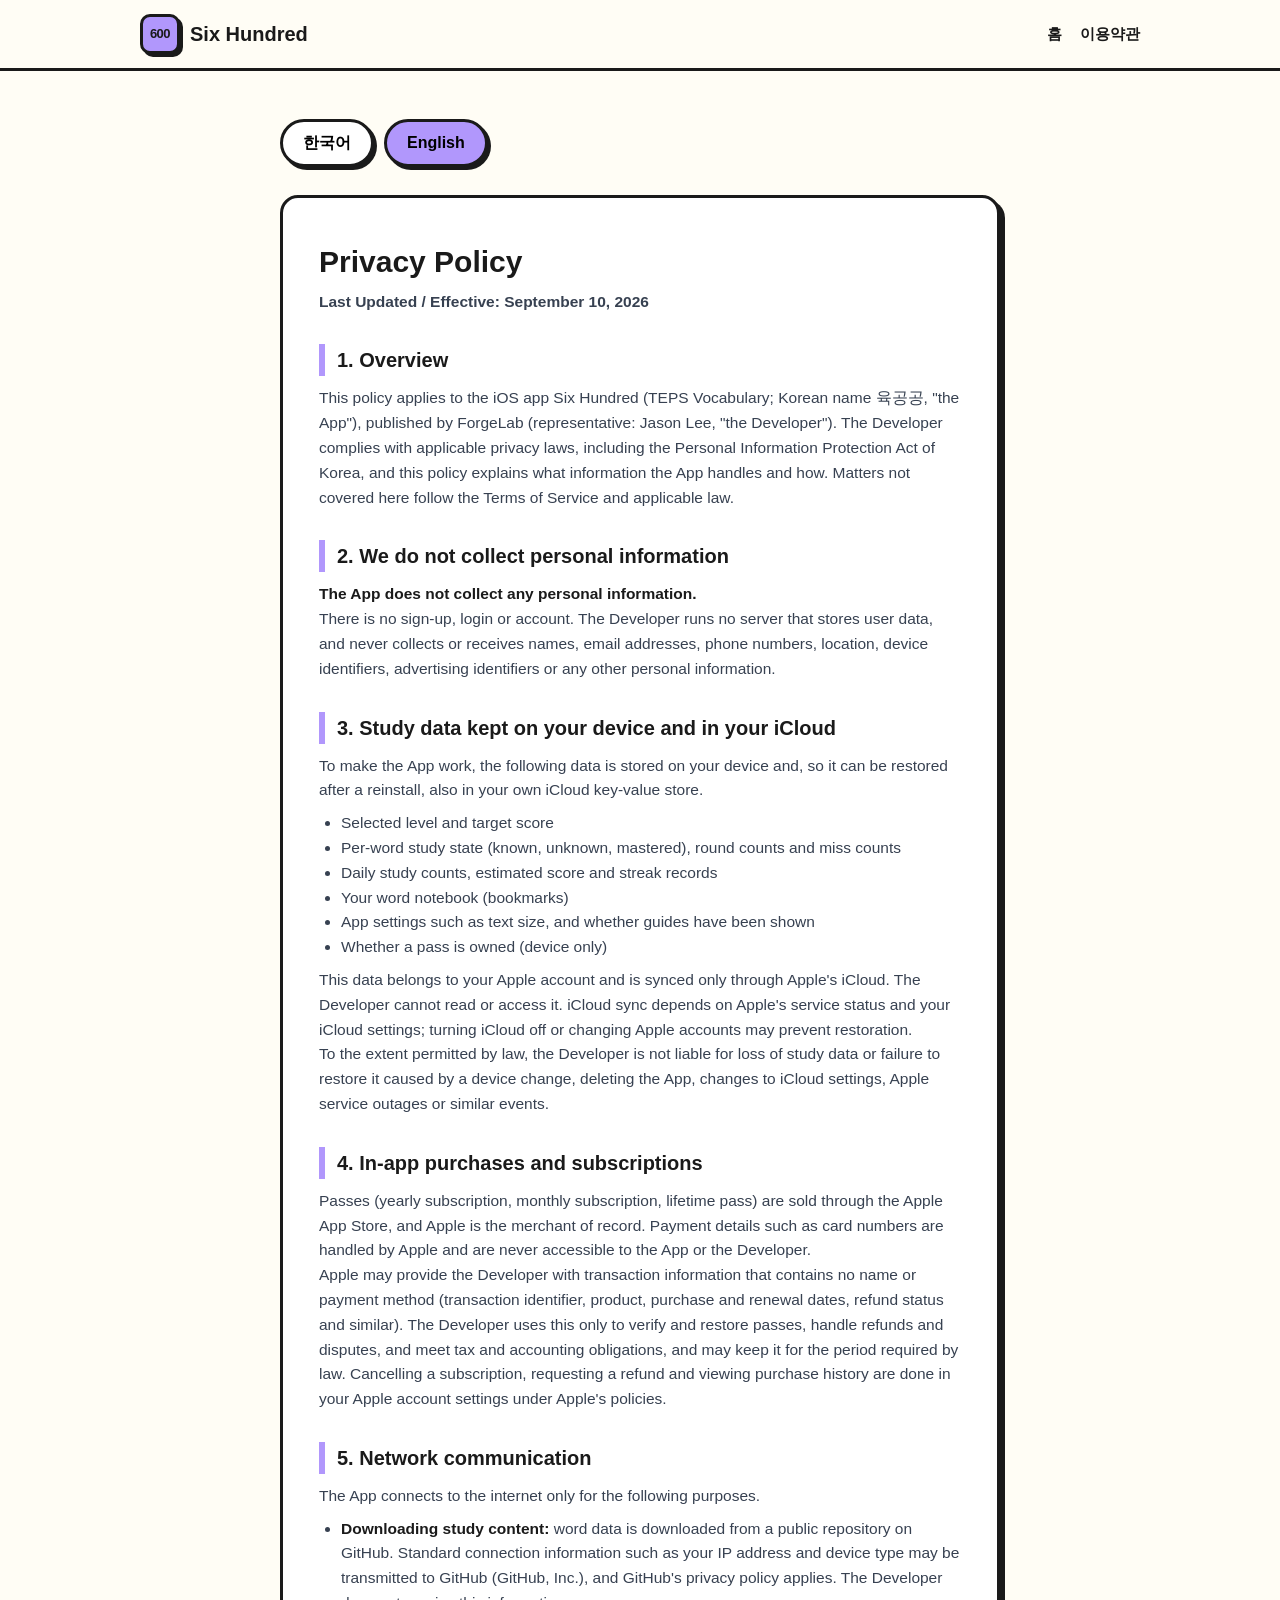
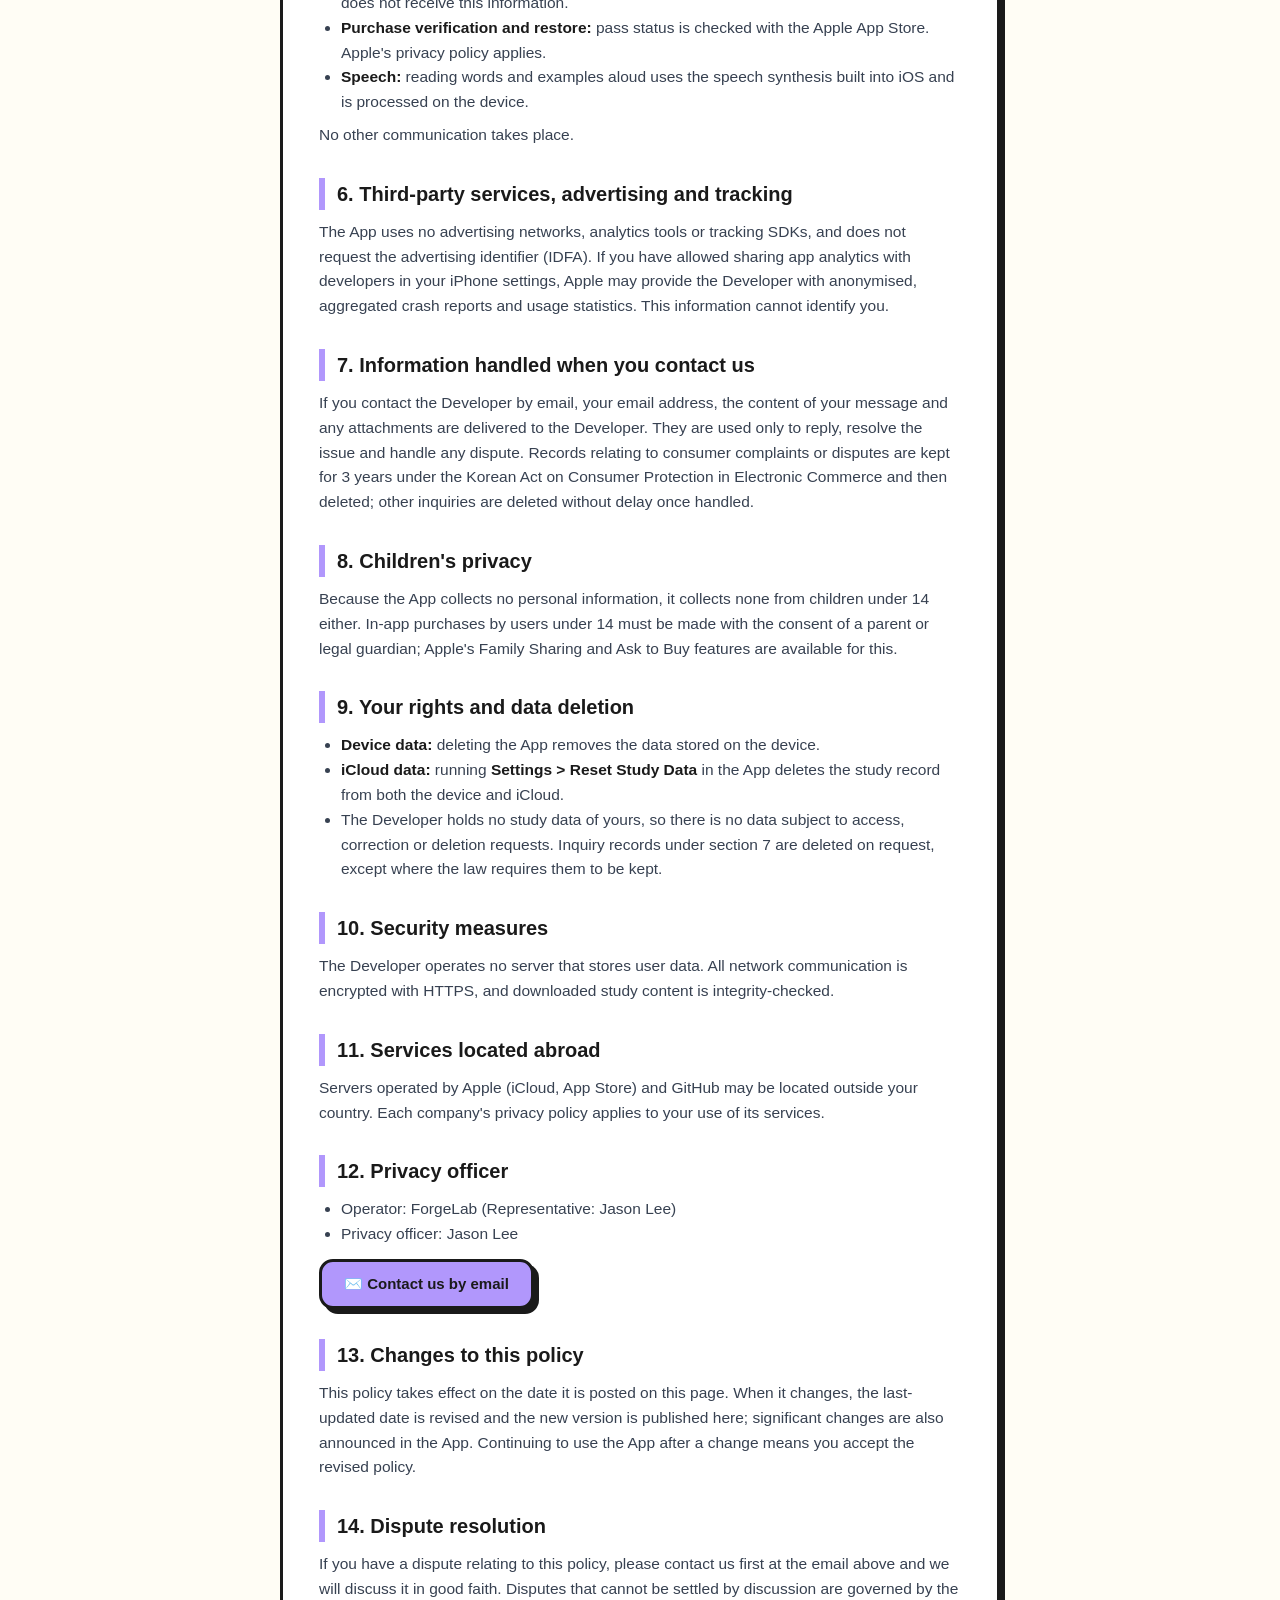
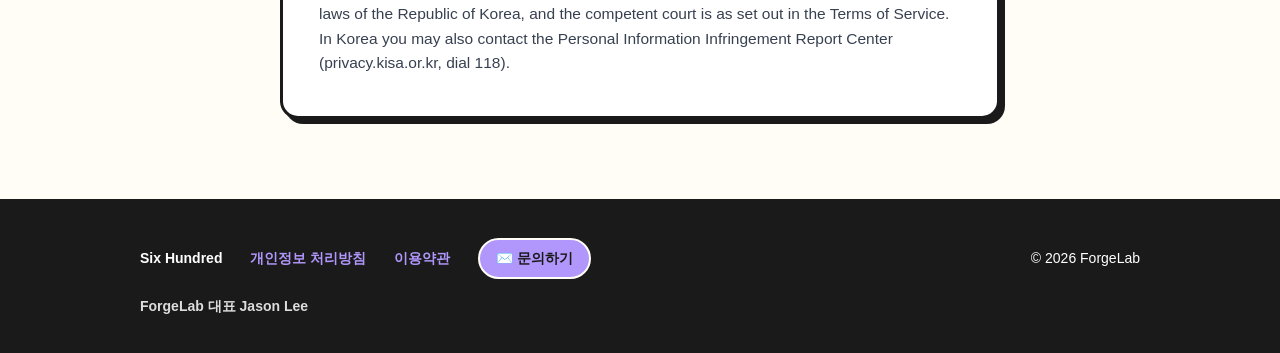
==== commit d7dc06b6: "Six Hundred: lavender brand, VOCA for TEPS tiles, footage slots, overnight parallel word pipeline Th" ====
--- a/docs/privacy.html
+++ b/docs/privacy.html
@@ -3,8 +3,8 @@
 <head>
 <meta charset="UTF-8" />
 <meta name="viewport" content="width=device-width, initial-scale=1.0" />
-<title>개인정보 처리방침 | 육공공 (Six00) Privacy Policy</title>
-<meta name="description" content="육공공(Six00) 개인정보 처리방침: 개인정보를 수집하지 않습니다. Six00 Privacy Policy: we collect no personal information." />
+<title>개인정보 처리방침 | 육공공 (Six Hundred) Privacy Policy</title>
+<meta name="description" content="육공공(Six Hundred) 개인정보 처리방침: 개인정보를 수집하지 않습니다. Six Hundred Privacy Policy: we collect no personal information." />
 <link rel="icon" href="data:image/svg+xml,%3Csvg xmlns='http://www.w3.org/2000/svg' viewBox='0 0 64 64'%3E%3Crect x='4' y='4' width='56' height='56' rx='12' fill='%23FFD43B' stroke='%231A1A1A' stroke-width='5'/%3E%3Ctext x='32' y='42' font-family='-apple-system,sans-serif' font-size='24' font-weight='900' text-anchor='middle' fill='%231A1A1A'%3E120%3C/text%3E%3C/svg%3E" />
 <link rel="stylesheet" href="styles.css" />
 </head>
@@ -12,7 +12,7 @@
 
 <nav class="nav">
   <div class="nav-inner">
-    <a class="logo" href="index.html"><span class="logo-block">120</span> Six00</a>
+    <a class="logo" href="index.html"><span class="logo-block">600</span> Six Hundred</a>
     <div class="nav-links">
       <a href="index.html">홈</a>
       <a href="terms.html">이용약관</a>
@@ -34,7 +34,7 @@
       <p class="date">최종 수정일 및 시행일: 2026년 9월 10일</p>
 
       <h2>1. 개요</h2>
-      <p>이 방침은 ForgeLab(대표 Jason Lee, 이하 "개발자")이 배포하는 iOS 앱 육공공(영문명 Six00, VOCA for TEPS, 이하 "앱")에 적용됩니다. 개발자는 「개인정보 보호법」 등 관련 법령을 지키며, 이 방침에서 앱이 어떤 정보를 다루고 어떻게 처리하는지 설명합니다. 이 방침에서 정하지 않은 사항은 이용약관과 관련 법령을 따릅니다.</p>
+      <p>이 방침은 ForgeLab(대표 Jason Lee, 이하 "개발자")이 배포하는 iOS 앱 육공공(영문명 Six Hundred, TEPS Vocabulary, 이하 "앱")에 적용됩니다. 개발자는 「개인정보 보호법」 등 관련 법령을 지키며, 이 방침에서 앱이 어떤 정보를 다루고 어떻게 처리하는지 설명합니다. 이 방침에서 정하지 않은 사항은 이용약관과 관련 법령을 따릅니다.</p>
 
       <h2>2. 개인정보를 수집하지 않습니다</h2>
       <p><strong>앱은 개인정보를 수집하지 않습니다.</strong></p>
@@ -93,7 +93,7 @@
         <li>사업자: ForgeLab (대표 Jason Lee)</li>
         <li>개인정보 보호책임자: Jason Lee</li>
       </ul>
-      <p style="margin-top: 12px;"><a class="nb-btn" style="padding: 10px 22px; font-size: 15px;" href="mailto:forgelab.aitech@gmail.com?subject=%5BSix00%5D%20%EA%B0%9C%EC%9D%B8%EC%A0%95%EB%B3%B4%20%EB%AC%B8%EC%9D%98">✉️ 이메일로 문의하기</a></p>
+      <p style="margin-top: 12px;"><a class="nb-btn" style="padding: 10px 22px; font-size: 15px;" href="mailto:forgelab.aitech@gmail.com?subject=%5BSix%20Hundred%5D%20%EA%B0%9C%EC%9D%B8%EC%A0%95%EB%B3%B4%20%EB%AC%B8%EC%9D%98">✉️ 이메일로 문의하기</a></p>
 
       <h2>13. 방침의 변경</h2>
       <p>이 방침은 이 페이지에 게시한 날부터 효력이 생깁니다. 내용이 바뀌면 최종 수정일을 갱신해 이 페이지에 공개하고, 중요한 변경은 앱 안에서도 안내합니다. 변경 뒤에도 앱을 계속 사용하면 변경된 방침에 동의한 것으로 봅니다.</p>
@@ -109,7 +109,7 @@
       <p class="date">Last Updated / Effective: September 10, 2026</p>
 
       <h2>1. Overview</h2>
-      <p>This policy applies to the iOS app Six00 (VOCA for TEPS; Korean name 육공공, "the App"), published by ForgeLab (representative: Jason Lee, "the Developer"). The Developer complies with applicable privacy laws, including the Personal Information Protection Act of Korea, and this policy explains what information the App handles and how. Matters not covered here follow the Terms of Service and applicable law.</p>
+      <p>This policy applies to the iOS app Six Hundred (TEPS Vocabulary; Korean name 육공공, "the App"), published by ForgeLab (representative: Jason Lee, "the Developer"). The Developer complies with applicable privacy laws, including the Personal Information Protection Act of Korea, and this policy explains what information the App handles and how. Matters not covered here follow the Terms of Service and applicable law.</p>
 
       <h2>2. We do not collect personal information</h2>
       <p><strong>The App does not collect any personal information.</strong></p>
@@ -168,7 +168,7 @@
         <li>Operator: ForgeLab (Representative: Jason Lee)</li>
         <li>Privacy officer: Jason Lee</li>
       </ul>
-      <p style="margin-top: 12px;"><a class="nb-btn" style="padding: 10px 22px; font-size: 15px;" href="mailto:forgelab.aitech@gmail.com?subject=%5BSix00%5D%20Privacy%20inquiry">✉️ Contact us by email</a></p>
+      <p style="margin-top: 12px;"><a class="nb-btn" style="padding: 10px 22px; font-size: 15px;" href="mailto:forgelab.aitech@gmail.com?subject=%5BSix%20Hundred%5D%20Privacy%20inquiry">✉️ Contact us by email</a></p>
 
       <h2>13. Changes to this policy</h2>
       <p>This policy takes effect on the date it is posted on this page. When it changes, the last-updated date is revised and the new version is published here; significant changes are also announced in the App. Continuing to use the App after a change means you accept the revised policy.</p>
@@ -183,10 +183,10 @@
 
 <footer>
   <div class="wrap">
-    <span style="font-weight: 900;">Six00</span>
+    <span style="font-weight: 900;">Six Hundred</span>
     <a href="privacy.html">개인정보 처리방침</a>
     <a href="terms.html">이용약관</a>
-    <a class="contact-btn" href="mailto:forgelab.aitech@gmail.com?subject=%5BSix00%5D%20%EB%AC%B8%EC%9D%98">✉️ 문의하기</a>
+    <a class="contact-btn" href="mailto:forgelab.aitech@gmail.com?subject=%5BSix%20Hundred%5D%20%EB%AC%B8%EC%9D%98">✉️ 문의하기</a>
     <span style="margin-left:auto;">© 2026 ForgeLab</span>
     <span class="biz">ForgeLab 대표 Jason Lee</span>
   </div>
--- a/docs/styles.css
+++ b/docs/styles.css
@@ -1,7 +1,7 @@
 /* ============================================================
    T600 promo site — Neobrutalism, tokens mirrored from the app
    (NBTheme.swift: colors, 3px borders, hard offset shadows)
-   Brand accent is mint (--brand) with lime support (--brand-2);
+   Brand accent is lavender (--brand) with lime support (--brand-2);
    the raw palette variables stay identical across sister apps.
    ============================================================ */
 
@@ -22,10 +22,10 @@
   --orange:   #FF922B;
   --danger:   #E03131;
 
-  /* Brand accent (this track: blue + lavender) */
-  --brand:   #63E6BE;
+  /* Brand accent (this track: lavender + lime, orange spark) */
+  --brand:   #B197FC;
   --brand-2: #A9E34B;
-  --brand-3: #4DABF7;
+  --brand-3: #FF922B;
 
   /* Structural */
   --ink:  #1A1A1A;
@@ -1123,9 +1123,9 @@
 .cinema .cinema-art {
   position: absolute; inset: 0; z-index: 0;
   background:
-    radial-gradient(72% 92% at 16% 10%, rgba(77,171,247,0.85), rgba(77,171,247,0) 62%),
-    radial-gradient(66% 86% at 84% 90%, rgba(177,151,252,0.80), rgba(177,151,252,0) 60%),
-    radial-gradient(52% 68% at 62% 16%, rgba(99,230,190,0.42), rgba(99,230,190,0) 60%),
+    radial-gradient(72% 92% at 16% 10%, rgba(177,151,252,0.85), rgba(177,151,252,0) 62%),
+    radial-gradient(66% 86% at 84% 90%, rgba(169,227,75,0.62), rgba(169,227,75,0) 60%),
+    radial-gradient(52% 68% at 62% 16%, rgba(255,146,43,0.40), rgba(255,146,43,0) 60%),
     linear-gradient(125deg, #0E1524 0%, #17202F 48%, #0B1220 100%);
 }
 /* Vertical rules read as book spines lined up on a shelf. */
@@ -1138,9 +1138,9 @@
 }
 .cinema .cinema-art.art-b {
   background:
-    radial-gradient(70% 90% at 82% 12%, rgba(99,230,190,0.55), rgba(99,230,190,0) 60%),
-    radial-gradient(78% 96% at 20% 88%, rgba(77,171,247,0.85), rgba(77,171,247,0) 62%),
-    radial-gradient(58% 74% at 52% 40%, rgba(177,151,252,0.55), rgba(177,151,252,0) 62%),
+    radial-gradient(70% 90% at 82% 12%, rgba(255,146,43,0.50), rgba(255,146,43,0) 60%),
+    radial-gradient(78% 96% at 20% 88%, rgba(177,151,252,0.85), rgba(177,151,252,0) 62%),
+    radial-gradient(58% 74% at 52% 40%, rgba(169,227,75,0.45), rgba(169,227,75,0) 62%),
     linear-gradient(200deg, #0B1220 0%, #141C2B 52%, #0E1524 100%);
 }
 /* Scrim: darker on the copy side so white text always reads */
@@ -1217,3 +1217,31 @@
   .cinema .spines { justify-content: center; }
   .cinema .spine { min-height: 88px; font-size: 11px; }
 }
+
+/* ---------- Footage slot (until the track's own Higgsfield clips land) ---------- */
+.reel-slot {
+  display: grid; place-items: center;
+  background:
+    radial-gradient(80% 60% at 30% 20%, rgba(169,227,75,0.75), rgba(169,227,75,0) 70%),
+    radial-gradient(90% 70% at 80% 90%, rgba(255,146,43,0.55), rgba(255,146,43,0) 70%),
+    var(--brand);
+}
+.slot-card {
+  width: 70%; aspect-ratio: 1.6; display: grid; place-items: center; position: relative;
+  background: #fff; border: var(--bw) solid var(--ink); border-radius: 18px; box-shadow: var(--shadow-md);
+}
+.slot-card b { font: 900 52px/1 ui-rounded, "SF Pro Rounded", system-ui, sans-serif; color: var(--ink); margin-top: 22px; }
+.slot-eyes { position: absolute; top: 12%; display: flex; gap: 10px; }
+.slot-eyes i {
+  width: 18px; height: 23px; border: 3px solid var(--ink); border-radius: 50%; background: #fff; position: relative;
+}
+.slot-eyes i::after {
+  content: ""; position: absolute; width: 8px; height: 10px; border-radius: 50%; background: var(--ink); right: 2px; bottom: 3px;
+}
+
+/* "for TEPS" — the icon's caption pill, beside the tile strip */
+.kk-for {
+  font-weight: 900; font-size: 13px; color: var(--ink); background: #fff;
+  border: 2.5px solid var(--ink); border-radius: 999px; padding: 3px 10px;
+  box-shadow: 3px 3px 0 var(--ink); white-space: nowrap;
+}
